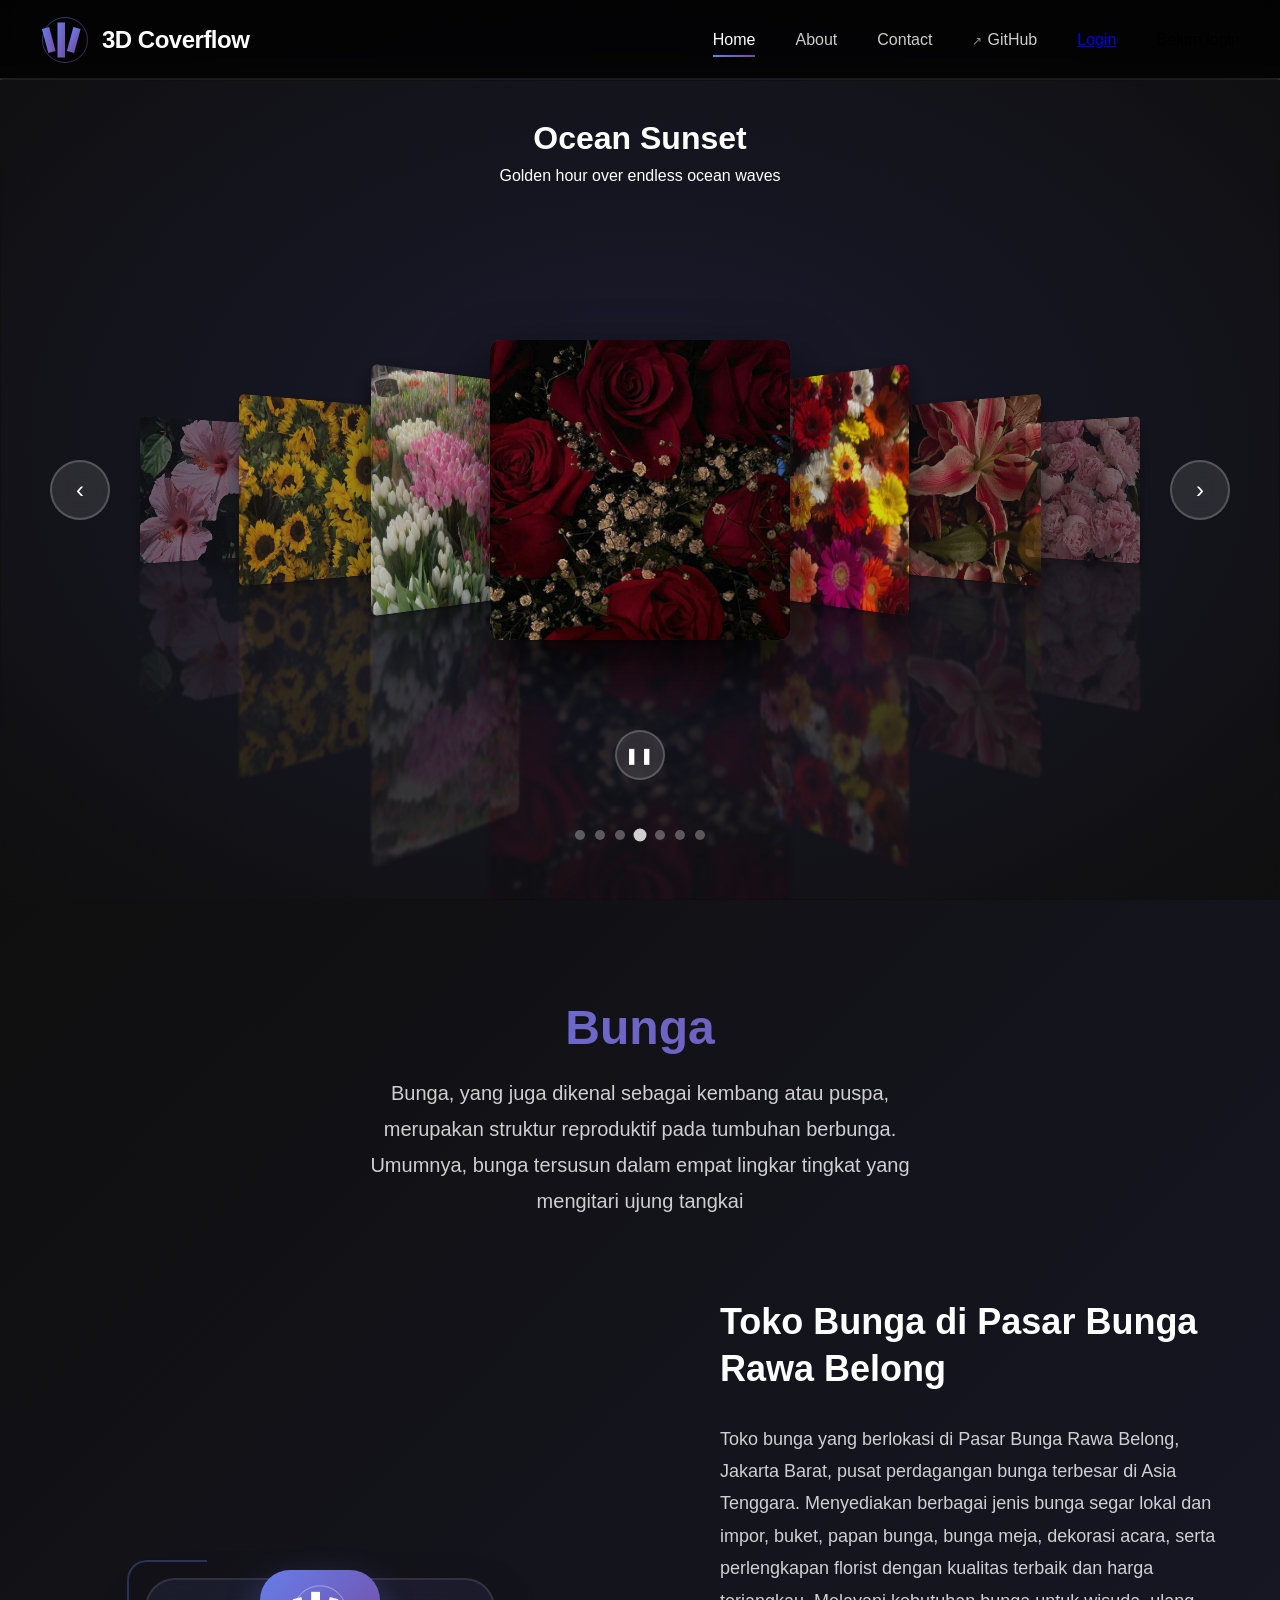
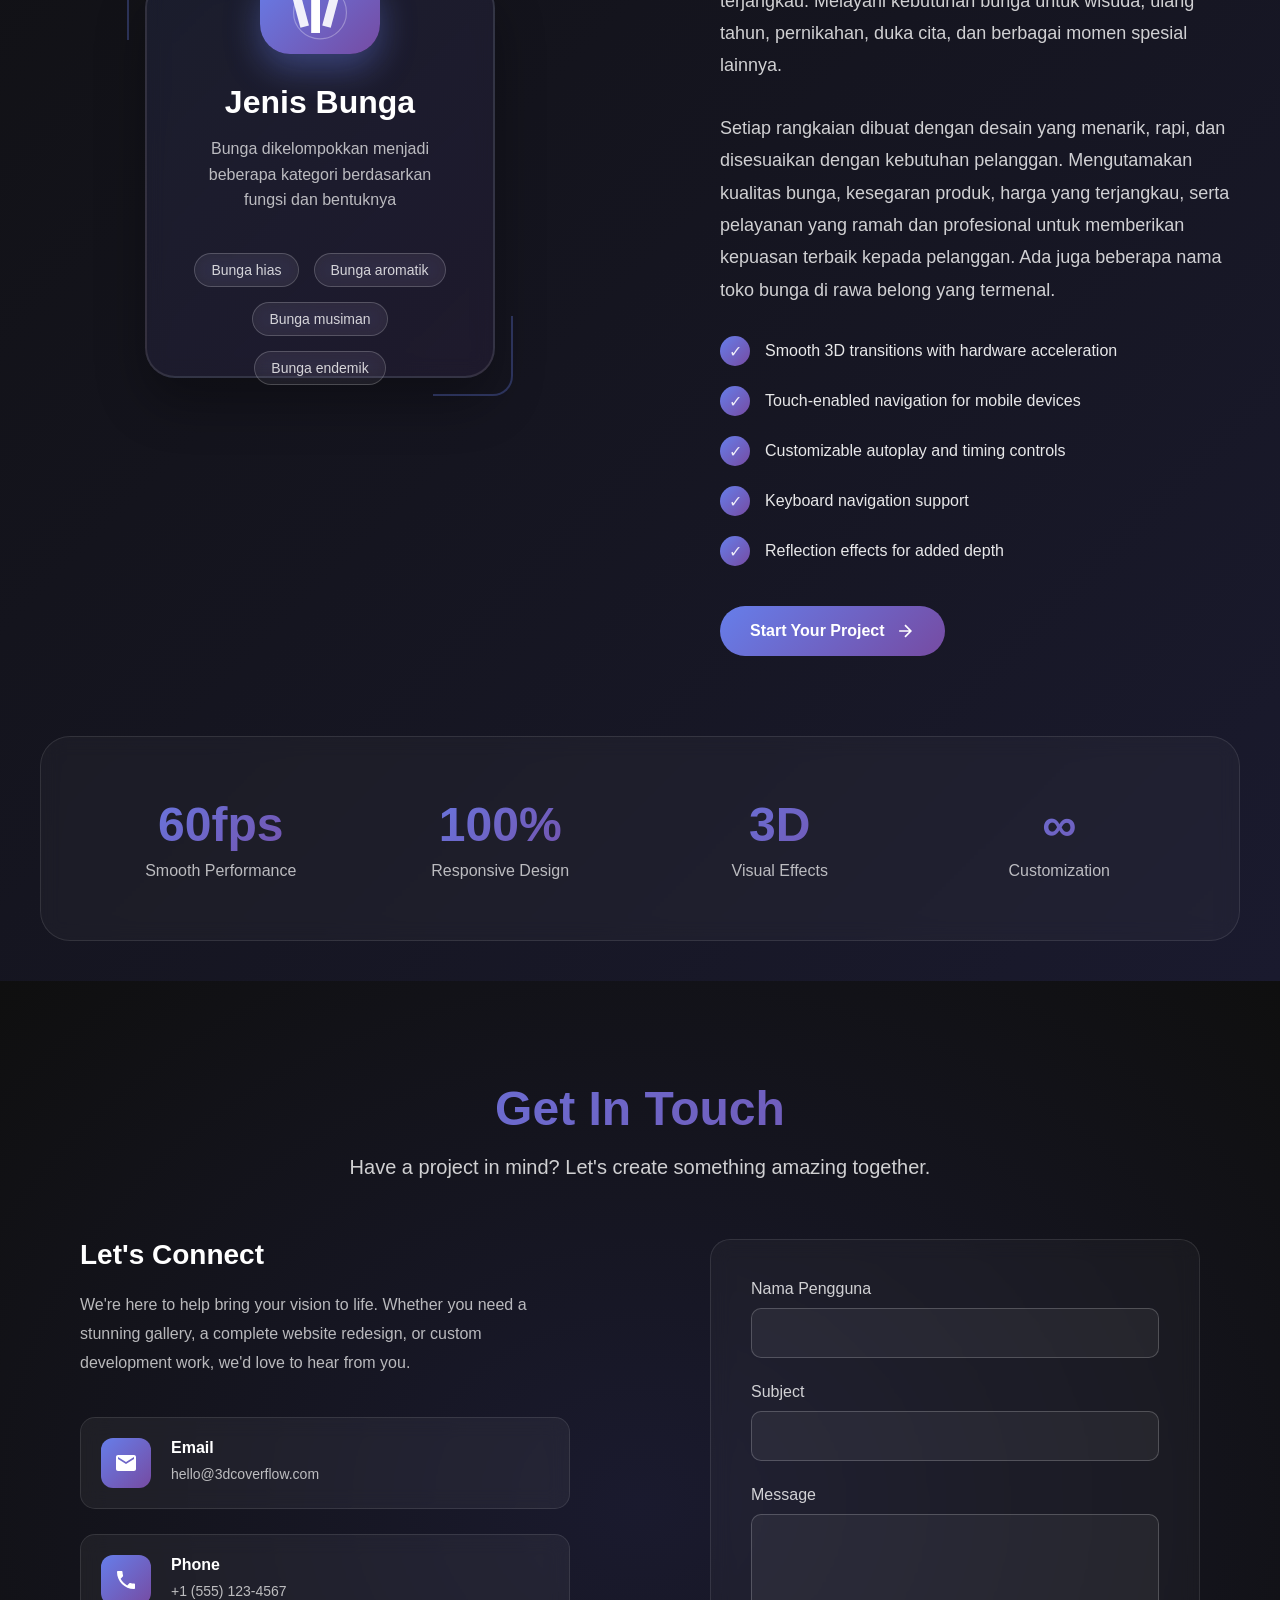
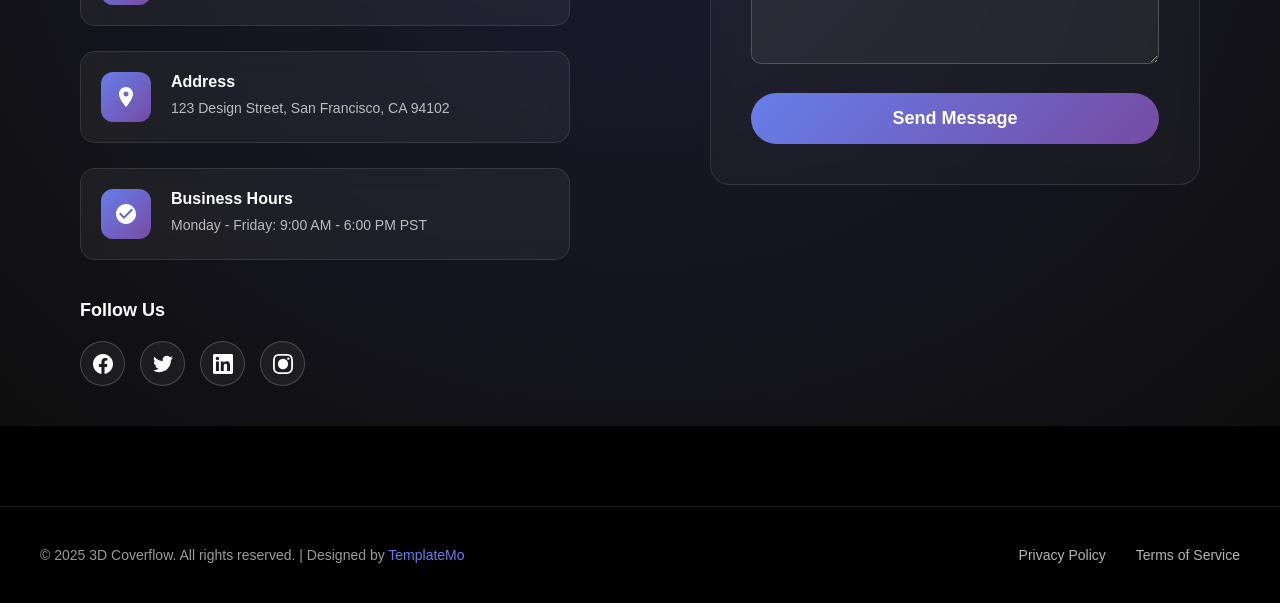
==== index.html @ 1b98ab4f "Update index.html" ====
<!DOCTYPE html>
<html lang="en">
<head>
    <meta charset="UTF-8">
    <meta name="viewport" content="width=device-width, initial-scale=1.0">
    <title>3D Coverflow - One Page Portfolio</title>
    <link href="templatemo-3d-coverflow.css" rel="stylesheet">
<!--

TemplateMo 595 3d coverflow

https://templatemo.com/tm-595-3d-coverflow

-->
</head>
<body>
    <!-- Header -->
    <header class="header" id="header">
        <a href="#home" class="logo-container">
            <div class="logo">
                <svg viewBox="0 0 100 100" xmlns="http://www.w3.org/2000/svg">
                    <defs>
                        <linearGradient id="grad1" x1="0%" y1="0%" x2="100%" y2="100%">
                            <stop offset="0%" style="stop-color:#667eea;stop-opacity:1" />
                            <stop offset="100%" style="stop-color:#764ba2;stop-opacity:1" />
                        </linearGradient>
                    </defs>
                    <rect x="10" y="25" width="15" height="50" fill="url(#grad1)" transform="rotate(-15 17.5 50)" />
                    <rect x="35" y="15" width="15" height="70" fill="url(#grad1)" />
                    <rect x="60" y="25" width="15" height="50" fill="url(#grad1)" transform="rotate(15 67.5 50)" />
                    <circle cx="50" cy="50" r="45" fill="none" stroke="url(#grad1)" stroke-width="2" opacity="0.5" />
                </svg>
            </div>
            <div class="logo-text">3D Coverflow</div>
        </a>
        
        <nav class="main-menu" id="mainMenu">
            <a href="#home" class="menu-item active">Home</a>
            <a href="#about" class="menu-item">About</a>
            <a href="#contact" class="menu-item">Contact</a>
            <a href="https://github.com" target="_blank" rel="noopener noreferrer" class="menu-item external">GitHub</a>
            <a href="login/index.html" class"nav.cta">Login</a>
            <p id="userInfo">Belum login</p>
        
        <div class="menu-toggle" id="menuToggle">
            <span></span>
            <span></span>
            <span></span>
        </div>
    </header>

    <!-- Home Section -->
    <section id="home" class="section">
        <div class="coverflow-wrapper">
            <div class="info">
                <h2 id="current-title">Pemandangan Pegunungan</h2>
                <p id="current-description">Puncak-puncak megah yang tertutup salju saat jam emas</p>
            </div>

            <div class="coverflow-container" tabindex="0">
                <div class="coverflow" id="coverflow">
                    <div class="coverflow-item" data-index="0">
                        <div class="cover image-loading">
                            <img src="images/bacc4034963353c50f8d6b4fb5c8cc6e.jpg" alt="Bunga Sepatu" loading="lazy">
                        </div>
                        <div class="reflection"></div>
                    </div>
                    <div class="coverflow-item" data-index="1">
                        <div class="cover image-loading">
                            <img src="images/f7988d1fdaf7d9cd8b3b63ecaeaa1445.jpg" alt="Bunga Matahari" loading="lazy">
                        </div>
                        <div class="reflection"></div>
                    </div>
                    <div class="coverflow-item" data-index="2">
                        <div class="cover image-loading">
                            <img src="images/31ef6599735b1d04f2db2580e1e24fb6.jpg" alt="Bunga Tulip" loading="lazy">
                        </div>
                        <div class="reflection"></div>
                    </div>
                    <div class="coverflow-item" data-index="3">
                        <div class="cover image-loading">
                            <img src="images/e651c9d00406ae76d11dcc467a37ed41.jpg" alt="Bunga Mawar" loading="lazy">
                        </div>
                        <div class="reflection"></div>
                    </div>
                    <div class="coverflow-item" data-index="4">
                        <div class="cover image-loading">
                            <img src="images/1fd5ccf935713ad472759528fdbbe115.jpg" alt="Bunga Garbera" loading="lazy">
                        </div>
                        <div class="reflection"></div>
                    </div>
                    <div class="coverflow-item" data-index="5">
                        <div class="cover image-loading">
                            <img src="images/830058554fac0bfdd6ef3191eee68131.jpg" alt="Bunga Lily" loading="lazy">
                        </div>
                        <div class="reflection"></div>
                    </div>
                    <div class="coverflow-item" data-index="6">
                        <div class="cover image-loading">
                            <img src="images/16395d140d2c061e52ab6b2d5a0b43c1.jpg" alt="Bunga Peony" loading="lazy">
                        </div>
                        <div class="reflection"></div>
                    </div>
                </div>

                <button class="nav-button prev" onclick="navigate(-1)">‹</button>
                <button class="nav-button next" onclick="navigate(1)">›</button>

                <div class="dots-container" id="dots"></div>
                
                <!-- Play/Pause Button -->
                <button class="play-pause-button" id="playPauseBtn" onclick="toggleAutoplay()">
                    <span class="play-icon">▶</span>
                    <span class="pause-icon" style="display: none;">❚❚</span>
                </button>
            </div>
        </div>
    </section>

    <!-- About Section -->
    <section id="about" class="section">
        <div class="about-content">
            <div class="about-header">
                <h2>Bunga</h2>
                <p>Bunga, yang juga dikenal sebagai kembang atau puspa, merupakan struktur reproduktif pada tumbuhan berbunga. Umumnya, bunga tersusun dalam empat lingkar tingkat yang mengitari ujung tangkai</p>
            </div>
            
            <div class="about-main">
                <div class="about-visual">
                    <div class="showcase-display">
                        <div class="showcase-main">
                            <div class="corner-decoration top-left"></div>
                            <div class="corner-decoration bottom-right"></div>
                            
                            <div class="showcase-logo">
                                <svg viewBox="0 0 100 100" xmlns="http://www.w3.org/2000/svg">
                                    <rect x="10" y="25" width="15" height="50" fill="white" transform="rotate(-15 17.5 50)" opacity="0.9" />
                                    <rect x="35" y="15" width="15" height="70" fill="white" />
                                    <rect x="60" y="25" width="15" height="50" fill="white" transform="rotate(15 67.5 50)" opacity="0.9" />
                                    <circle cx="50" cy="50" r="45" fill="none" stroke="white" stroke-width="2" opacity="0.3" />
                                </svg>
                            </div>
                            
                            <h3 class="showcase-title">Jenis Bunga</h3>
                            <p class="showcase-subtitle">Bunga dikelompokkan menjadi beberapa kategori berdasarkan fungsi dan bentuknya</p>
                            
                            <div class="showcase-badges">
                                <a href="https://developer.mozilla.org/en-US/docs/Web/HTML" target="_blank" rel="noopener noreferrer" class="badge">Bunga hias</a>
                                <a href="https://developer.mozilla.org/en-US/docs/Web/CSS" target="_blank" rel="noopener noreferrer" class="badge">Bunga aromatik</a>
                                <a href="https://developer.mozilla.org/en-US/docs/Web/JavaScript" target="_blank" rel="noopener noreferrer" class="badge">Bunga musiman</a>
                                <a href="https://developer.mozilla.org/en-US/docs/Learn/CSS/CSS_layout/Responsive_Design" target="_blank" rel="noopener noreferrer" class="badge">Bunga endemik</a>
                            </div>
                        </div>
                    </div>
                </div>
                
                <div class="about-info">
                    <h3>Toko Bunga di Pasar Bunga Rawa Belong</h3>
                    <p>Toko bunga yang berlokasi di Pasar Bunga Rawa Belong, Jakarta Barat, pusat perdagangan bunga terbesar di Asia Tenggara. Menyediakan berbagai jenis bunga segar lokal dan impor, buket, papan bunga, bunga meja, dekorasi acara, serta perlengkapan florist dengan kualitas terbaik dan harga terjangkau. Melayani kebutuhan bunga untuk wisuda, ulang tahun, pernikahan, duka cita, dan berbagai momen spesial lainnya.</p>
                    <p>Setiap rangkaian dibuat dengan desain yang menarik, rapi, dan disesuaikan dengan kebutuhan pelanggan. Mengutamakan kualitas bunga, kesegaran produk, harga yang terjangkau, serta pelayanan yang ramah dan profesional untuk memberikan kepuasan terbaik kepada pelanggan. Ada juga beberapa nama toko bunga di rawa belong yang termenal.</p>
                    
                    <ul class="feature-list">
                        <li>Smooth 3D transitions with hardware acceleration</li>
                        <li>Touch-enabled navigation for mobile devices</li>
                        <li>Customizable autoplay and timing controls</li>
                        <li>Keyboard navigation support</li>
                        <li>Reflection effects for added depth</li>
                    </ul>
                    
                    <a href="#contact" class="cta-button">
                        Start Your Project
                        <svg viewBox="0 0 24 24" fill="currentColor">
                            <path d="M5 12h14m-7-7l7 7-7 7" stroke="currentColor" stroke-width="2" fill="none"/>
                        </svg>
                    </a>
                </div>
            </div>
            
            <div class="stats-section">
                <div class="stat-item">
                    <div class="stat-number">60fps</div>
                    <div class="stat-label">Smooth Performance</div>
                </div>
                <div class="stat-item">
                    <div class="stat-number">100%</div>
                    <div class="stat-label">Responsive Design</div>
                </div>
                <div class="stat-item">
                    <div class="stat-number">3D</div>
                    <div class="stat-label">Visual Effects</div>
                </div>
                <div class="stat-item">
                    <div class="stat-number">∞</div>
                    <div class="stat-label">Customization</div>
                </div>
            </div>
        </div>
    </section>

    <!-- Contact Section -->
    <section id="contact" class="section">
        <div class="contact-content">
            <div class="contact-header">
                <h2>Get In Touch</h2>
                <p>Have a project in mind? Let's create something amazing together.</p>
            </div>
            
            <div class="contact-container">
                <div class="contact-info-section">
                    <h3>Let's Connect</h3>
                    <p>We're here to help bring your vision to life. Whether you need a stunning gallery, a complete website redesign, or custom development work, we'd love to hear from you.</p>
                    
                    <div class="contact-details">
                        <div class="contact-item">
                            <div class="contact-icon">
                                <svg viewBox="0 0 24 24">
                                    <path d="M20 4H4c-1.1 0-1.99.9-1.99 2L2 18c0 1.1.9 2 2 2h16c1.1 0 2-.9 2-2V6c0-1.1-.9-2-2-2zm0 4l-8 5-8-5V6l8 5 8-5v2z"/>
                                </svg>
                            </div>
                            <div class="contact-text">
                                <h4>Email</h4>
                                <p>hello@3dcoverflow.com</p>
                            </div>
                        </div>
                        
                        <div class="contact-item">
                            <div class="contact-icon">
                                <svg viewBox="0 0 24 24">
                                    <path d="M6.62 10.79c1.44 2.83 3.76 5.14 6.59 6.59l2.2-2.2c.27-.27.67-.36 1.02-.24 1.12.37 2.33.57 3.57.57.55 0 1 .45 1 1V20c0 .55-.45 1-1 1-9.39 0-17-7.61-17-17 0-.55.45-1 1-1h3.5c.55 0 1 .45 1 1 0 1.25.2 2.45.57 3.57.11.35.03.74-.25 1.02l-2.2 2.2z"/>
                                </svg>
                            </div>
                            <div class="contact-text">
                                <h4>Phone</h4>
                                <p>+1 (555) 123-4567</p>
                            </div>
                        </div>
                        
                        <div class="contact-item">
                            <div class="contact-icon">
                                <svg viewBox="0 0 24 24">
                                    <path d="M12 2C8.13 2 5 5.13 5 9c0 5.25 7 13 7 13s7-7.75 7-13c0-3.87-3.13-7-7-7zm0 9.5c-1.38 0-2.5-1.12-2.5-2.5s1.12-2.5 2.5-2.5 2.5 1.12 2.5 2.5-1.12 2.5-2.5 2.5z"/>
                                </svg>
                            </div>
                            <div class="contact-text">
                                <h4>Address</h4>
                                <p>123 Design Street, San Francisco, CA 94102</p>
                            </div>
                        </div>
                        
                        <div class="contact-item">
                            <div class="contact-icon">
                                <svg viewBox="0 0 24 24">
                                    <path d="M12 2C6.48 2 2 6.48 2 12s4.48 10 10 10 10-4.48 10-10S17.52 2 12 2zm-2 15l-5-5 1.41-1.41L10 14.17l7.59-7.59L19 8l-9 9z"/>
                                </svg>
                            </div>
                            <div class="contact-text">
                                <h4>Business Hours</h4>
                                <p>Monday - Friday: 9:00 AM - 6:00 PM PST</p>
                            </div>
                        </div>
                    </div>
                    
                    <div class="social-links">
                        <h4>Follow Us</h4>
                        <div class="social-buttons">
                            <a href="#" class="social-btn" title="Facebook">
                                <svg viewBox="0 0 24 24">
                                    <path d="M24 12.073c0-6.627-5.373-12-12-12s-12 5.373-12 12c0 5.99 4.388 10.954 10.125 11.854v-8.385H7.078v-3.47h3.047V9.43c0-3.007 1.792-4.669 4.533-4.669 1.312 0 2.686.235 2.686.235v2.953H15.83c-1.491 0-1.956.925-1.956 1.874v2.25h3.328l-.532 3.47h-2.796v8.385C19.612 23.027 24 18.062 24 12.073z"/>
                                </svg>
                            </a>
                            <a href="#" class="social-btn" title="Twitter">
                                <svg viewBox="0 0 24 24">
                                    <path d="M23.953 4.57a10 10 0 01-2.825.775 4.958 4.958 0 002.163-2.723c-.951.555-2.005.959-3.127 1.184a4.92 4.92 0 00-8.384 4.482C7.69 8.095 4.067 6.13 1.64 3.162a4.822 4.822 0 00-.666 2.475c0 1.71.87 3.213 2.188 4.096a4.904 4.904 0 01-2.228-.616v.06a4.923 4.923 0 003.946 4.827 4.996 4.996 0 01-2.212.085 4.936 4.936 0 004.604 3.417 9.867 9.867 0 01-6.102 2.105c-.39 0-.779-.023-1.17-.067a13.995 13.995 0 007.557 2.209c9.053 0 13.998-7.496 13.998-13.985 0-.21 0-.42-.015-.63A9.935 9.935 0 0024 4.59z"/>
                                </svg>
                            </a>
                            <a href="#" class="social-btn" title="LinkedIn">
                                <svg viewBox="0 0 24 24">
                                    <path d="M20.447 20.452h-3.554v-5.569c0-1.328-.027-3.037-1.852-3.037-1.853 0-2.136 1.445-2.136 2.939v5.667H9.351V9h3.414v1.561h.046c.477-.9 1.637-1.85 3.37-1.85 3.601 0 4.267 2.37 4.267 5.455v6.286zM5.337 7.433c-1.144 0-2.063-.926-2.063-2.065 0-1.138.92-2.063 2.063-2.063 1.14 0 2.064.925 2.064 2.063 0 1.139-.925 2.065-2.064 2.065zm1.782 13.019H3.555V9h3.564v11.452zM22.225 0H1.771C.792 0 0 .774 0 1.729v20.542C0 23.227.792 24 1.771 24h20.451C23.2 24 24 23.227 24 22.271V1.729C24 .774 23.2 0 22.222 0h.003z"/>
                                </svg>
                            </a>
                            <a href="#" class="social-btn" title="Instagram">
                                <svg viewBox="0 0 24 24">
                                    <path d="M12 2.163c3.204 0 3.584.012 4.85.07 3.252.148 4.771 1.691 4.919 4.919.058 1.265.069 1.645.069 4.849 0 3.205-.012 3.584-.069 4.849-.149 3.225-1.664 4.771-4.919 4.919-1.266.058-1.644.07-4.85.07-3.204 0-3.584-.012-4.849-.07-3.26-.149-4.771-1.699-4.919-4.92-.058-1.265-.07-1.644-.07-4.849 0-3.204.013-3.583.07-4.849.149-3.227 1.664-4.771 4.919-4.919 1.266-.057 1.645-.069 4.849-.069zm0-2.163c-3.259 0-3.667.014-4.947.072-4.358.2-6.78 2.618-6.98 6.98-.059 1.281-.073 1.689-.073 4.948 0 3.259.014 3.668.072 4.948.2 4.358 2.618 6.78 6.98 6.98 1.281.058 1.689.072 4.948.072 3.259 0 3.668-.014 4.948-.072 4.354-.2 6.782-2.618 6.979-6.98.059-1.28.073-1.689.073-4.948 0-3.259-.014-3.667-.072-4.947-.196-4.354-2.617-6.78-6.979-6.98-1.281-.059-1.69-.073-4.949-.073zM5.838 12a6.162 6.162 0 1112.324 0 6.162 6.162 0 01-12.324 0zM12 16a4 4 0 110-8 4 4 0 010 8zm4.965-10.405a1.44 1.44 0 112.881.001 1.44 1.44 0 01-2.881-.001z"/>
                                </svg>
                            </a>
                        </div>
                    </div>
                </div>
                
                <div class="contact-form-section">
                    <form class="contact-form" onsubmit="handleSubmit(event)">
                        <div class="form-group">
                            <label for="username">Nama Pengguna</label>
                            <input type="text" id="name" name="name" required>
                        </div>
                        <div class="form-group">
                            <label for="subject">Subject</label>
                            <input type="text" id="subject" name="subject" required>
                        </div>
                        <div class="form-group">
                            <label for="message">Message</label>
                            <textarea id="message" name="message" required></textarea>
                        </div>
                        <button type="submit" class="submit-btn">Send Message</button>
                    </form>
                </div>
            </div>
        </div>
    </section>

    <!-- Footer -->
    <footer class="footer">
        <div class="footer-content">
            <div class="footer-copyright">
                © 2025 3D Coverflow. All rights reserved. | Designed by <a href="https://templatemo.com" target="_blank" rel="noopener noreferrer">TemplateMo</a>
            </div>
            <div class="footer-links">
                <a href="#privacy" onclick="event.preventDefault(); alert('Privacy Policy page would go here');">Privacy Policy</a>
                <a href="#terms" onclick="event.preventDefault(); alert('Terms of Service page would go here');">Terms of Service</a>
            </div>
        </div>
    </footer>

    <!-- Scroll to top button -->
    <div class="scroll-to-top" id="scrollToTop">
        <span>↑</span>
    </div>

<script src="templatemo-3d-coverflow-scripts.js"></script>
</body>
</html>
---- templatemo-3d-coverflow.css ----
/*

TemplateMo 595 3d coverflow

https://templatemo.com/tm-595-3d-coverflow

*/

@charset "utf-8";
/* CSS Document */

 * {
            margin: 0;
            padding: 0;
            box-sizing: border-box;
        }

        html {
            scroll-behavior: smooth;
        }

        body {
            font-family: -apple-system, BlinkMacSystemFont, 'Segoe UI', Roboto, Helvetica, Arial, sans-serif;
            overflow-x: hidden;
            position: relative;
            background: #000;
        }

        /* Sections */
        .section {
            min-height: 100vh;
            position: relative;
            display: flex;
            align-items: center;
            justify-content: center;
        }

        #home {
            background: radial-gradient(ellipse at center, #1a1a2e 0%, #0f0f0f 100%);
        }

        #about {
            background: linear-gradient(135deg, #0f0f0f 0%, #1a1a2e 100%);
        }

        #contact {
            background: radial-gradient(ellipse at center, #1a1a2e 0%, #0f0f0f 100%);
        }

        /* Header Styles */
        .header {
            position: fixed;
            top: 0;
            left: 0;
            right: 0;
            height: 80px;
            background: rgba(0, 0, 0, 0.8);
            backdrop-filter: blur(10px);
            border-bottom: 1px solid rgba(255, 255, 255, 0.1);
            z-index: 1000;
            display: flex;
            align-items: center;
            justify-content: space-between;
            padding: 0 40px;
            transition: all 0.3s ease;
        }

        .header.scrolled {
            background: rgba(0, 0, 0, 0.95);
            height: 70px;
        }

        .logo-container {
            display: flex;
            align-items: center;
            gap: 12px;
            text-decoration: none;
            cursor: pointer;
            transition: transform 0.3s ease;
        }

        .logo-container:hover {
            transform: translateY(-2px);
        }

        .logo {
            width: 50px;
            height: 50px;
            display: flex;
            align-items: center;
            justify-content: center;
        }

        .logo svg {
            width: 100%;
            height: 100%;
        }

        .logo-text {
            color: white;
            font-size: 24px;
            font-weight: 600;
            letter-spacing: -0.5px;
        }

        .main-menu {
            display: flex;
            align-items: center;
            gap: 40px;
        }

        .menu-item {
            color: rgba(255, 255, 255, 0.8);
            text-decoration: none;
            font-size: 16px;
            font-weight: 500;
            transition: all 0.3s ease;
            position: relative;
            padding: 8px 0;
        }

        .menu-item:hover {
            color: white;
            transform: translateY(-2px);
        }

        .menu-item::after {
            content: '';
            position: absolute;
            bottom: 0;
            left: 0;
            width: 0;
            height: 2px;
            background: linear-gradient(90deg, #667eea, #764ba2);
            transition: width 0.3s ease;
        }

        .menu-item:hover::after {
            width: 100%;
        }

        .menu-item.active {
            color: white;
        }

        .menu-item.active::after {
            width: 100%;
        }

        .menu-item.external::before {
            content: '↗';
            margin-right: 5px;
            font-size: 12px;
            opacity: 0.7;
        }

        /* Mobile menu toggle */
        .menu-toggle {
            display: none;
            flex-direction: column;
            cursor: pointer;
            padding: 4px;
        }

        .menu-toggle span {
            width: 25px;
            height: 3px;
            background: white;
            margin: 3px 0;
            transition: 0.3s;
            border-radius: 2px;
        }

        /* Home Section with Coverflow */
        .coverflow-wrapper {
            width: 100%;

            height: 100vh;
            display: flex;
            align-items: center;
            justify-content: center;
            padding-top: 80px;
        }

        .coverflow-container {
            width: 100%;
            height: 100%;
            display: flex;
            align-items: center;
            justify-content: center;
            perspective: 1200px;
            position: relative;
        }

        .coverflow {
            display: flex;
            align-items: center;
            justify-content: center;
            transform-style: preserve-3d;
            position: relative;
            width: 100%;
            height: 400px;
        }

        .coverflow-item {
            position: absolute;
            width: 300px;
            height: 300px;
            transition: all 0.6s cubic-bezier(0.68, -0.55, 0.265, 1.55);
            cursor: pointer;
            user-select: none;
        }

        .coverflow-item .cover {
            width: 100%;
            height: 100%;
            border-radius: 10px;
            box-shadow: 0 20px 40px rgba(0, 0, 0, 0.8);
            position: relative;
            overflow: hidden;
            transform-style: preserve-3d;
            background: #333;
        }

        .coverflow-item .cover img {
            width: 100%;
            height: 100%;
            object-fit: cover;
            border-radius: 10px;
        }

        /* Reflection */
        .coverflow-item .reflection {
            position: absolute;
            top: 100%;
            left: 0;
            width: 100%;
            height: 100%;
            border-radius: 10px;
            transform: scaleY(-1);
            opacity: 0.2;
            filter: blur(2px);
            background: linear-gradient(to bottom, 
                rgba(0, 0, 0, 0) 0%, 
                rgba(0, 0, 0, 0.8) 50%, 
                rgba(0, 0, 0, 1) 100%);
            overflow: hidden;
        }

        /* Active item (center) */
        .coverflow-item.active {
            z-index: 100;
            transform: translateX(0) translateZ(0) rotateY(0deg);
        }

        .coverflow-item.active .cover {
            box-shadow: 0 30px 60px rgba(0, 0, 0, 0.9);
        }

        /* Navigation */
        .nav-button {
            position: absolute;
            top: 50%;
            transform: translateY(-50%);
            background: rgba(255, 255, 255, 0.1);
            border: 2px solid rgba(255, 255, 255, 0.2);
            color: white;
            width: 60px;
            height: 60px;
            border-radius: 50%;
            cursor: pointer;
            font-size: 24px;
            display: flex;
            align-items: center;
            justify-content: center;
            transition: all 0.3s ease;
            backdrop-filter: blur(10px);
            z-index: 200;
        }

        .nav-button:hover {
            background: rgba(255, 255, 255, 0.2);
            transform: translateY(-50%) scale(1.1);
        }

        .nav-button.prev {
            left: 50px;
        }

        .nav-button.next {
            right: 50px;
        }

        /* Dots indicator */
        .dots-container {
            position: absolute;
            bottom: 60px;
            left: 50%;
            transform: translateX(-50%);
            display: flex;
            gap: 10px;
            z-index: 200;
        }

        .dot {
            width: 10px;
            height: 10px;
            border-radius: 50%;
            background: rgba(255, 255, 255, 0.3);
            cursor: pointer;
            transition: all 0.3s ease;
        }

        .dot.active {
            background: rgba(255, 255, 255, 0.8);
            transform: scale(1.3);
        }

        /* Info display */
        .info {
            position: absolute;
            top: 120px;
            left: 50%;
            transform: translateX(-50%);
            color: white;
            text-align: center;
            z-index: 200;
        }

        .info h2 {
            font-size: 32px;
            margin-bottom: 10px;
            opacity: 0;
            animation: fadeIn 0.6s forwards;
        }

        .info p {
            font-size: 16px;
            opacity: 0.7;
        }

        @keyframes fadeIn {
            to {
                opacity: 1;
            }
        }

        /* Play/Pause Button */
        .play-pause-button {
            position: absolute;
            bottom: 120px;
            left: 50%;
            transform: translateX(-50%);
            background: rgba(255, 255, 255, 0.1);
            border: 2px solid rgba(255, 255, 255, 0.2);
            color: white;
            width: 50px;
            height: 50px;
            border-radius: 50%;
            cursor: pointer;
            font-size: 20px;
            display: flex;
            align-items: center;
            justify-content: center;
            transition: all 0.3s ease;
            backdrop-filter: blur(10px);
            z-index: 200;
        }

        .play-pause-button:hover {
            background: rgba(255, 255, 255, 0.2);
            transform: translateX(-50%) scale(1.1);
        }

        .play-pause-button .pause-icon {
            font-size: 16px;
            letter-spacing: 2px;
        }

        /* About Section */
        .about-content {
            max-width: 1400px;
            margin: 0 auto;
            padding: 40px;
            color: white;
        }

        .about-header {
            text-align: center;
            margin-bottom: 80px;
        }

        .about-header h2 {
            font-size: 48px;
			margin-top: 60px;
            margin-bottom: 20px;
            background: linear-gradient(135deg, #667eea 0%, #764ba2 100%);
            -webkit-background-clip: text;
            -webkit-text-fill-color: transparent;
            background-clip: text;
        }

        .about-header p {
            font-size: 20px;
            color: rgba(255, 255, 255, 0.8);
            max-width: 600px;
            margin: 0 auto;
            line-height: 1.8;
        }

        .about-main {
            display: grid;
            grid-template-columns: 1fr 1fr;
            gap: 80px;
            align-items: center;
            margin-bottom: 80px;
        }

        .about-visual {
            position: relative;
            height: 600px;
            display: flex;
            align-items: center;
            justify-content: center;
        }

        .showcase-display {
            position: relative;
            width: 100%;
            max-width: 500px;
            height: 500px;
            display: flex;
            align-items: center;
            justify-content: center;
        }

        .showcase-main {
            position: relative;
            width: 350px;
            height: 400px;
            background: linear-gradient(135deg, rgba(102, 126, 234, 0.1) 0%, rgba(118, 75, 162, 0.1) 100%);
            border-radius: 30px;
            border: 2px solid rgba(255, 255, 255, 0.1);
            padding: 40px;
            display: flex;
            flex-direction: column;
            align-items: center;
            justify-content: center;
            backdrop-filter: blur(10px);
            box-shadow: 0 25px 50px rgba(0, 0, 0, 0.3);
        }

        .showcase-logo {
            width: 120px;
            height: 120px;
            background: linear-gradient(135deg, #667eea 0%, #764ba2 100%);
            border-radius: 30px;
            display: flex;
            align-items: center;
            justify-content: center;
            margin-bottom: 30px;
            box-shadow: 0 15px 35px rgba(102, 126, 234, 0.4);
        }

        .showcase-logo svg {
            width: 70%;
            height: 70%;
        }

        .showcase-title {
            font-size: 32px;
            font-weight: 700;
            color: white;
            margin-bottom: 15px;
            text-align: center;
        }

        .showcase-subtitle {
            font-size: 16px;
            color: rgba(255, 255, 255, 0.7);
            text-align: center;
            margin-bottom: 40px;
            line-height: 1.6;
        }

        .showcase-badges {
            display: flex;
            gap: 15px;
            flex-wrap: wrap;
            justify-content: center;
        }

        .badge {
            background: rgba(255, 255, 255, 0.05);
            border: 1px solid rgba(255, 255, 255, 0.2);
            border-radius: 20px;
            padding: 8px 16px;
            font-size: 14px;
            color: rgba(255, 255, 255, 0.8);
            backdrop-filter: blur(10px);
            transition: all 0.3s ease;
            cursor: pointer;
            text-decoration: none;
            display: inline-block;
        }

        .badge:hover {
            background: linear-gradient(135deg, #667eea 0%, #764ba2 100%);
            border-color: transparent;
            color: white;
            transform: translateY(-2px);
            box-shadow: 0 5px 15px rgba(102, 126, 234, 0.3);
        }

        .badge:active {
            transform: translateY(0);
            box-shadow: 0 2px 8px rgba(102, 126, 234, 0.3);
        }

        /* Decorative corner elements */
        .corner-decoration {
            position: absolute;
            width: 80px;
            height: 80px;
            border: 2px solid rgba(102, 126, 234, 0.3);
        }

        .corner-decoration.top-left {
            top: -20px;
            left: -20px;
            border-right: none;
            border-bottom: none;
            border-radius: 20px 0 0 0;
        }

        .corner-decoration.bottom-right {
            bottom: -20px;
            right: -20px;
            border-left: none;
            border-top: none;
            border-radius: 0 0 20px 0;
        }

        .about-info {
            padding-left: 40px;
        }

        .about-info h3 {
            font-size: 36px;
            margin-bottom: 30px;
            line-height: 1.3;
        }

        .about-info p {
            font-size: 18px;
            color: rgba(255, 255, 255, 0.8);
            line-height: 1.8;
            margin-bottom: 30px;
        }

        .feature-list {
            list-style: none;
            margin-bottom: 40px;
        }

        .feature-list li {
            display: flex;
            align-items: center;
            gap: 15px;
            margin-bottom: 20px;
            font-size: 16px;
            color: rgba(255, 255, 255, 0.9);
        }

        .feature-list li::before {
            content: '✓';
            display: flex;
            align-items: center;
            justify-content: center;
            width: 30px;
            height: 30px;
            background: linear-gradient(135deg, #667eea 0%, #764ba2 100%);
            border-radius: 50%;
            flex-shrink: 0;
        }

        .cta-button {
            display: inline-flex;
            align-items: center;
            gap: 10px;
            background: linear-gradient(135deg, #667eea 0%, #764ba2 100%);
            color: white;
            text-decoration: none;
            padding: 15px 30px;
            border-radius: 30px;
            font-weight: 600;
            transition: all 0.3s ease;
        }

        .cta-button:hover {
            transform: translateY(-2px);
            box-shadow: 0 10px 30px rgba(102, 126, 234, 0.5);
        }

        .cta-button svg {
            width: 20px;
            height: 20px;
            transition: transform 0.3s ease;
        }

        .cta-button:hover svg {
            transform: translateX(5px);
        }

        .stats-section {
            display: grid;
            grid-template-columns: repeat(4, 1fr);
            gap: 40px;
            padding: 60px;
            background: rgba(255, 255, 255, 0.03);
            backdrop-filter: blur(10px);
            border-radius: 30px;
            border: 1px solid rgba(255, 255, 255, 0.1);
        }

        .stat-item {
            text-align: center;
        }

        .stat-number {
            font-size: 48px;
            font-weight: 700;
            background: linear-gradient(135deg, #667eea 0%, #764ba2 100%);
            -webkit-background-clip: text;
            -webkit-text-fill-color: transparent;
            background-clip: text;
            margin-bottom: 10px;
        }

        .stat-label {
            font-size: 16px;
            color: rgba(255, 255, 255, 0.7);
        }

        /* Contact Section */
        .contact-content {
            max-width: 1200px;
            margin: 0 auto;
            padding: 40px;
            color: white;
        }

        .contact-header {
            text-align: center;
			margin-top: 60px;
            margin-bottom: 60px;
        }

        .contact-header h2 {
            font-size: 48px;
            margin-bottom: 20px;
            background: linear-gradient(135deg, #667eea 0%, #764ba2 100%);
            -webkit-background-clip: text;
            -webkit-text-fill-color: transparent;
            background-clip: text;
        }

        .contact-header p {
            font-size: 20px;
            color: rgba(255, 255, 255, 0.8);
            max-width: 600px;
            margin: 0 auto;
        }

        .contact-container {
            display: grid;
            grid-template-columns: 1fr 1fr;
            gap: 60px;
            align-items: start;
        }

        .contact-info-section {
            padding-right: 40px;
        }

        .contact-info-section h3 {
            font-size: 28px;
            margin-bottom: 20px;
            color: white;
        }

        .contact-info-section p {
            font-size: 16px;
            color: rgba(255, 255, 255, 0.7);
            line-height: 1.8;
            margin-bottom: 40px;
        }

        .contact-details {
            display: flex;
            flex-direction: column;
            gap: 25px;
        }

        .contact-item {
            display: flex;
            align-items: center;
            gap: 20px;
            padding: 20px;
            background: rgba(255, 255, 255, 0.05);
            backdrop-filter: blur(10px);
            border: 1px solid rgba(255, 255, 255, 0.1);
            border-radius: 15px;
            transition: all 0.3s ease;
        }

        .contact-item:hover {
            background: rgba(255, 255, 255, 0.08);
            transform: translateX(5px);
            box-shadow: 0 10px 30px rgba(102, 126, 234, 0.2);
        }

        .contact-icon {
            width: 50px;
            height: 50px;
            background: linear-gradient(135deg, #667eea 0%, #764ba2 100%);
            border-radius: 12px;
            display: flex;
            align-items: center;
            justify-content: center;
            flex-shrink: 0;
        }

        .contact-icon svg {
            width: 24px;
            height: 24px;
            fill: white;
        }

        .contact-text {
            flex: 1;
        }

        .contact-text h4 {
            font-size: 16px;
            color: white;
            margin-bottom: 5px;
        }

        .contact-text p {
            font-size: 14px;
            color: rgba(255, 255, 255, 0.7);
            margin: 0;
        }

        .social-links {
            margin-top: 40px;
        }

        .social-links h4 {
            font-size: 18px;
            margin-bottom: 20px;
            color: white;
        }

        .social-buttons {
            display: flex;
            gap: 15px;
        }

        .social-btn {
            width: 45px;
            height: 45px;
            background: rgba(255, 255, 255, 0.05);
            border: 1px solid rgba(255, 255, 255, 0.2);
            border-radius: 50%;
            display: flex;
            align-items: center;
            justify-content: center;
            transition: all 0.3s ease;
            cursor: pointer;
        }

        .social-btn:hover {
            background: linear-gradient(135deg, #667eea 0%, #764ba2 100%);
            border-color: transparent;
            transform: translateY(-3px);
            box-shadow: 0 10px 20px rgba(102, 126, 234, 0.4);
        }

        .social-btn svg {
            width: 20px;
            height: 20px;
            fill: white;
        }

        .contact-form-section {
            padding-left: 40px;
        }

        .contact-form {
            background: rgba(255, 255, 255, 0.03);
            backdrop-filter: blur(10px);
            border: 1px solid rgba(255, 255, 255, 0.1);
            border-radius: 20px;
            padding: 40px;
        }

        .form-group {
            margin-bottom: 25px;
        }

        .form-group label {
            display: block;
            margin-bottom: 10px;
            color: rgba(255, 255, 255, 0.8);
            font-weight: 500;
        }

        .form-group input,
        .form-group textarea {
            width: 100%;
            padding: 15px;
            background: rgba(255, 255, 255, 0.05);
            border: 1px solid rgba(255, 255, 255, 0.2);
            border-radius: 10px;
            color: white;
            font-size: 16px;
            font-family: inherit;
            transition: all 0.3s ease;
        }

        .form-group input:focus,
        .form-group textarea:focus {
            outline: none;
            border-color: #667eea;
            background: rgba(255, 255, 255, 0.08);
        }

        .form-group textarea {
            resize: vertical;
            min-height: 150px;
            line-height: 1.5;
        }

        .submit-btn {
            background: linear-gradient(135deg, #667eea 0%, #764ba2 100%);
            color: white;
            border: none;
            padding: 15px 40px;
            font-size: 18px;
            font-weight: 600;
            border-radius: 30px;
            cursor: pointer;
            transition: all 0.3s ease;
            width: 100%;
        }

        .submit-btn:hover {
            transform: translateY(-2px);
            box-shadow: 0 10px 30px rgba(102, 126, 234, 0.5);
        }

        /* Smooth image loading */
        .image-loading {
            background: linear-gradient(45deg, #333, #555);
            position: relative;
        }

        .image-loading::after {
            content: '📷';
            position: absolute;
            top: 50%;
            left: 50%;
            transform: translate(-50%, -50%);
            font-size: 48px;
            opacity: 0.5;
        }

        /* Footer Styles */
        .footer {
            background: rgba(0, 0, 0, 0.95);
            border-top: 1px solid rgba(255, 255, 255, 0.1);
            padding: 40px 20px;
            margin-top: 80px;
        }

        .footer-content {
            max-width: 1200px;
            margin: 0 auto;
            display: flex;
            justify-content: space-between;
            align-items: center;
            flex-wrap: wrap;
            gap: 30px;
        }

        .footer-copyright {
            color: rgba(255, 255, 255, 0.6);
            font-size: 14px;
        }

        .footer-copyright a {
            color: #667eea;
            text-decoration: none;
            transition: color 0.3s ease;
        }

        .footer-copyright a:hover {
            color: #764ba2;
        }

        .footer-links {
            display: flex;
            gap: 30px;
            align-items: center;
        }

        .footer-links a {
            color: rgba(255, 255, 255, 0.7);
            text-decoration: none;
            font-size: 14px;
            transition: color 0.3s ease;
        }

        .footer-links a:hover {
            color: white;
        }

        /* Scroll to top button */
        .scroll-to-top {
            position: fixed;
            bottom: 30px;
            right: 30px;
            width: 50px;
            height: 50px;
            background: linear-gradient(135deg, #667eea 0%, #764ba2 100%);
            border-radius: 50%;
            display: flex;
            align-items: center;
            justify-content: center;
            color: white;
            font-size: 20px;
            cursor: pointer;
            opacity: 0;
            transform: translateY(100px);
            transition: all 0.3s ease;
            z-index: 999;
        }

        .scroll-to-top.visible {
            opacity: 1;
            transform: translateY(0);
        }

        .scroll-to-top:hover {
            transform: translateY(-5px);
            box-shadow: 0 10px 30px rgba(102, 126, 234, 0.5);
        }

        /* Mobile Responsive */
        @media (max-width: 1024px) {
            .about-main {
                grid-template-columns: 1fr;
                gap: 60px;
            }

            .about-visual {
                height: 400px;
            }

            .about-info {
                padding-left: 0;
                text-align: center;
            }

            .feature-list {
                text-align: left;
                max-width: 500px;
                margin: 0 auto 40px;
            }

            .stats-section {
                grid-template-columns: repeat(2, 1fr);
                gap: 30px;
                padding: 40px;
            }

            /* Contact section responsive */
            .contact-container {
                grid-template-columns: 1fr;
                gap: 50px;
            }

            .contact-info-section {
                padding-right: 0;
            }

            .contact-form-section {
                padding-left: 0;
            }
        }

        @media (max-width: 768px) {
            .header {
                padding: 0 20px;
            }

            .main-menu {
                display: none;
                position: absolute;
                top: 100%;
                left: 0;
                right: 0;
                background: rgba(0, 0, 0, 0.95);
                backdrop-filter: blur(10px);
                flex-direction: column;
                padding: 20px;
                gap: 20px;
                border-bottom: 1px solid rgba(255, 255, 255, 0.1);
            }

            .main-menu.active {
                display: flex;
            }

            .menu-toggle {
                display: flex;
            }

            .menu-toggle.active span:nth-child(1) {
                transform: rotate(-45deg) translate(-5px, 6px);
            }

            .menu-toggle.active span:nth-child(2) {
                opacity: 0;
            }

            .menu-toggle.active span:nth-child(3) {
                transform: rotate(45deg) translate(-5px, -6px);
            }

            .coverflow-item {
                width: 200px;
                height: 200px;
            }

            .nav-button {
                width: 40px;
                height: 40px;
                font-size: 18px;
            }

            .nav-button.prev {
                left: 20px;
            }

            .nav-button.next {
                right: 20px;
            }

            .info h2 {
                font-size: 24px;
            }

            .info p {
                font-size: 14px;
            }

            .logo-text {
                font-size: 20px;
            }

            .about-header h2 {
                font-size: 36px;
            }

            .about-info h3 {
                font-size: 28px;
            }

            .about-visual {
                height: 400px;
            }

            .showcase-display {
                max-width: 350px;
                height: 400px;
            }

            .showcase-main {
                width: 100%;
                height: 350px;
                padding: 30px;
            }

            .showcase-logo {
                width: 100px;
                height: 100px;
                margin-bottom: 20px;
            }

            .showcase-title {
                font-size: 28px;
            }

            .showcase-subtitle {
                font-size: 14px;
                margin-bottom: 30px;
            }

            .corner-decoration {
                display: none;
            }

            .stat-number {
                font-size: 36px;
            }

            .contact-content h2 {
                font-size: 36px;
            }

            .footer-content {
                flex-direction: column;
                text-align: center;
                gap: 20px;
            }

            .footer-links {
                gap: 20px;
            }
        }

        @media (max-width: 480px) {
            .header {
                height: 70px;
                padding: 0 15px;
            }

            .header.scrolled {
                height: 60px;
            }

            .logo {
                width: 40px;
                height: 40px;
            }

            .logo-text {
                font-size: 18px;
            }

            .coverflow-item {
                width: 180px;
                height: 180px;
            }

            .about-content,
            .contact-content {
                padding: 20px;
            }

            /* Additional contact section mobile optimization for small screens */
            .contact-container {
                gap: 30px;
            }

            .contact-header {
                margin-bottom: 40px;
            }

            .contact-header h2 {
                font-size: 32px;
                margin-bottom: 15px;
            }

            .contact-header p {
                font-size: 16px;
                padding: 0 10px;
            }

            .contact-info-section {
                margin-bottom: 20px;
            }

            .contact-info-section h3 {
                font-size: 22px;
                margin-bottom: 15px;
            }

            .contact-info-section > p {
                font-size: 14px;
                padding: 0 10px;
                margin-bottom: 30px;
            }

            .contact-details {
                gap: 15px;
            }

            .contact-item {
                padding: 15px;
                gap: 12px;
            }

            .contact-icon {
                width: 40px;
                height: 40px;
            }

            .contact-icon svg {
                width: 20px;
                height: 20px;
            }

            .contact-text h4 {
                font-size: 14px;
            }

            .contact-text p {
                font-size: 12px;
                word-break: break-word;
            }

            .social-links {
                margin-top: 30px;
            }

            .social-links h4 {
                font-size: 16px;
                margin-bottom: 15px;
            }

            .social-buttons {
                gap: 10px;
            }

            .social-btn {
                width: 40px;
                height: 40px;
            }

            .social-btn svg {
                width: 18px;
                height: 18px;
            }

            .contact-form {
                padding: 20px 15px;
                border-radius: 15px;
            }

            .form-group {
                margin-bottom: 20px;
            }

            .form-group label {
                font-size: 14px;
                margin-bottom: 8px;
            }

            .form-group input,
            .form-group textarea {
                padding: 12px;
                font-size: 14px;
                border-radius: 8px;
            }

            .form-group textarea {
                min-height: 120px;
            }

            .submit-btn {
                padding: 12px 30px;
                font-size: 16px;
                border-radius: 25px;
            }
        }
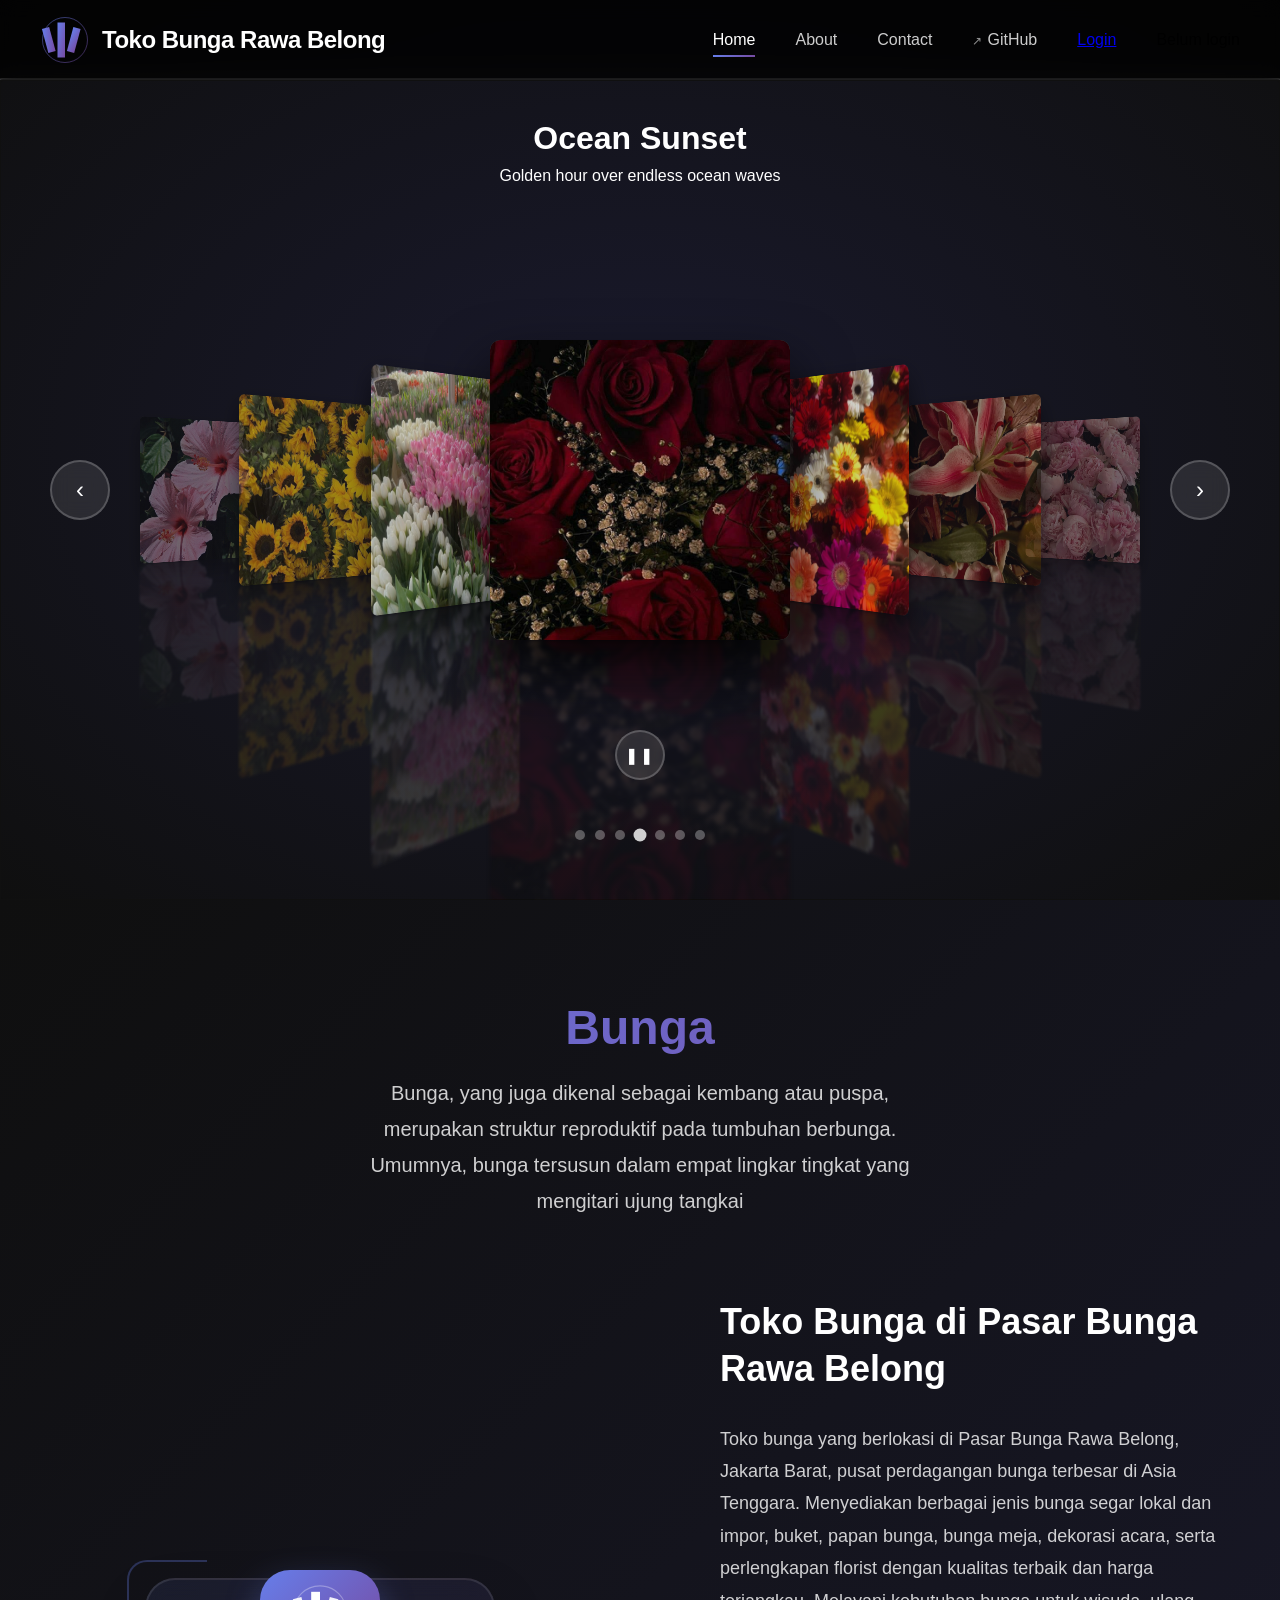
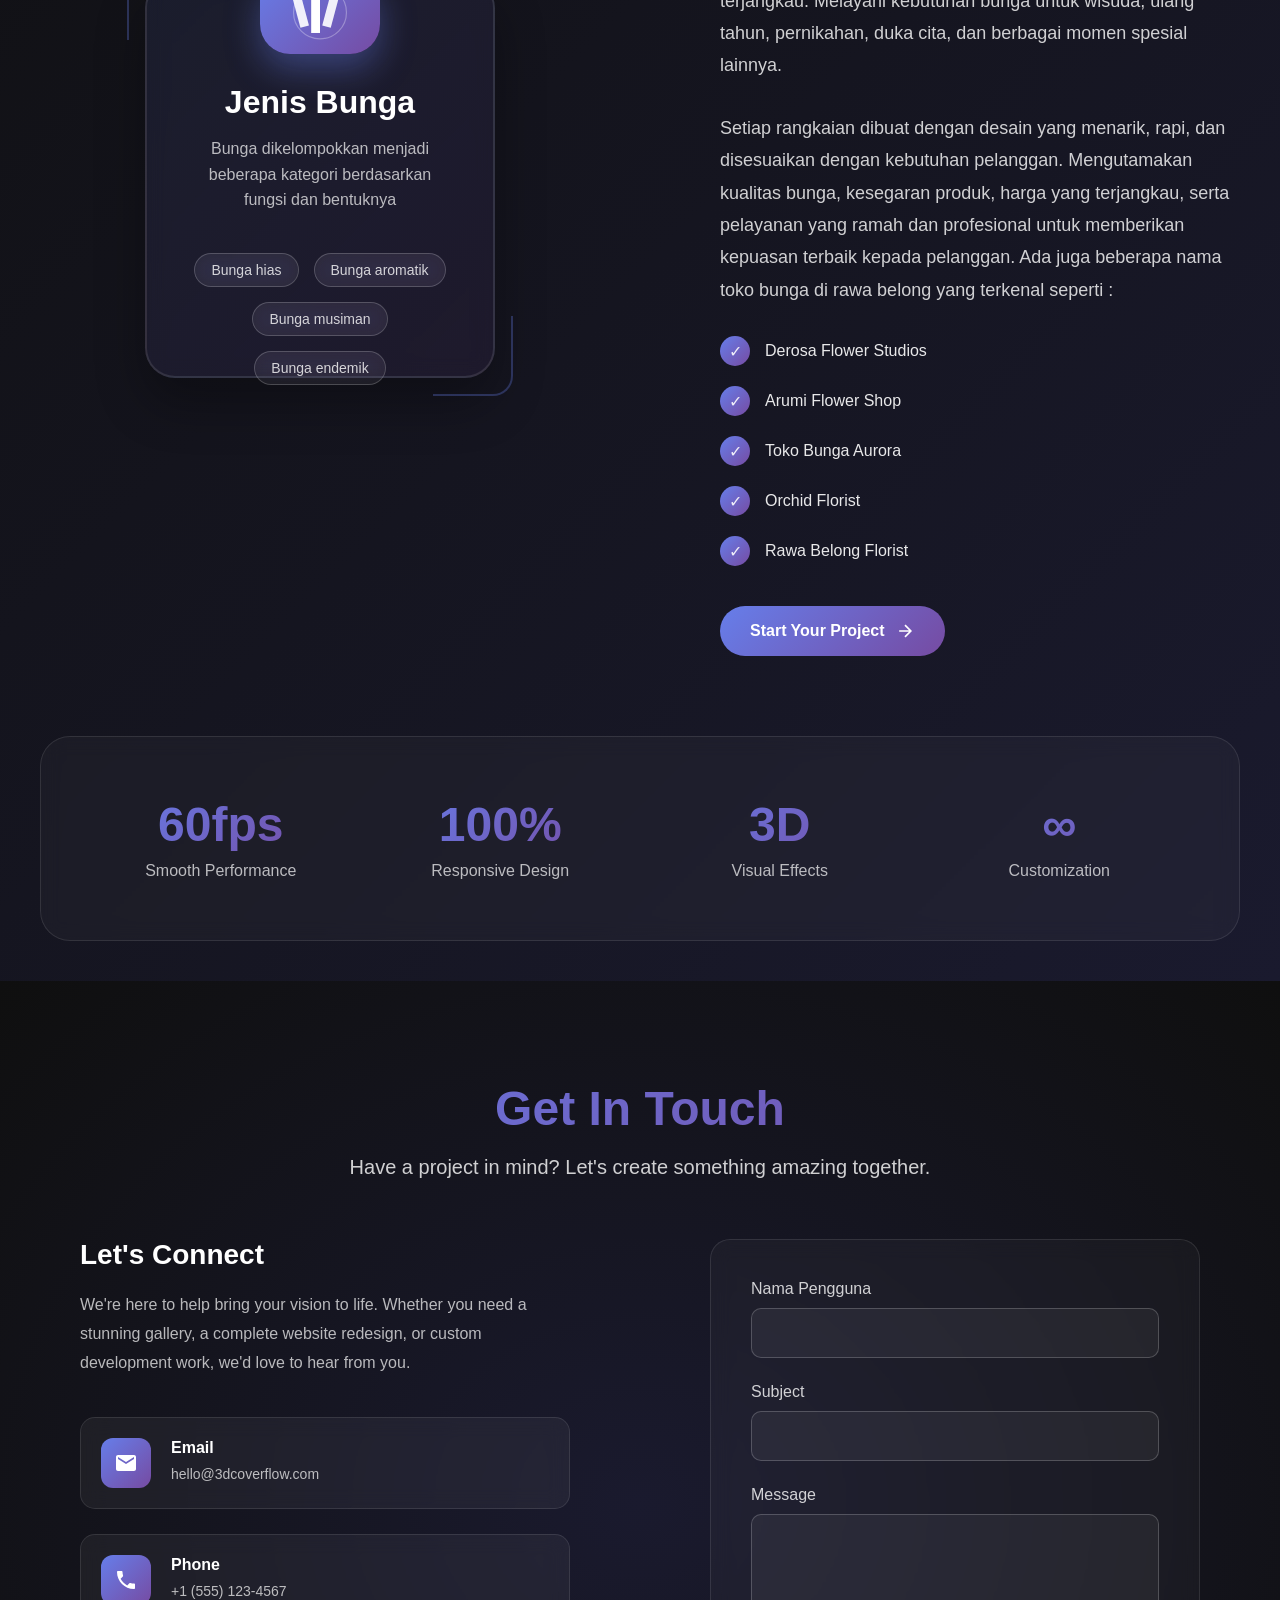
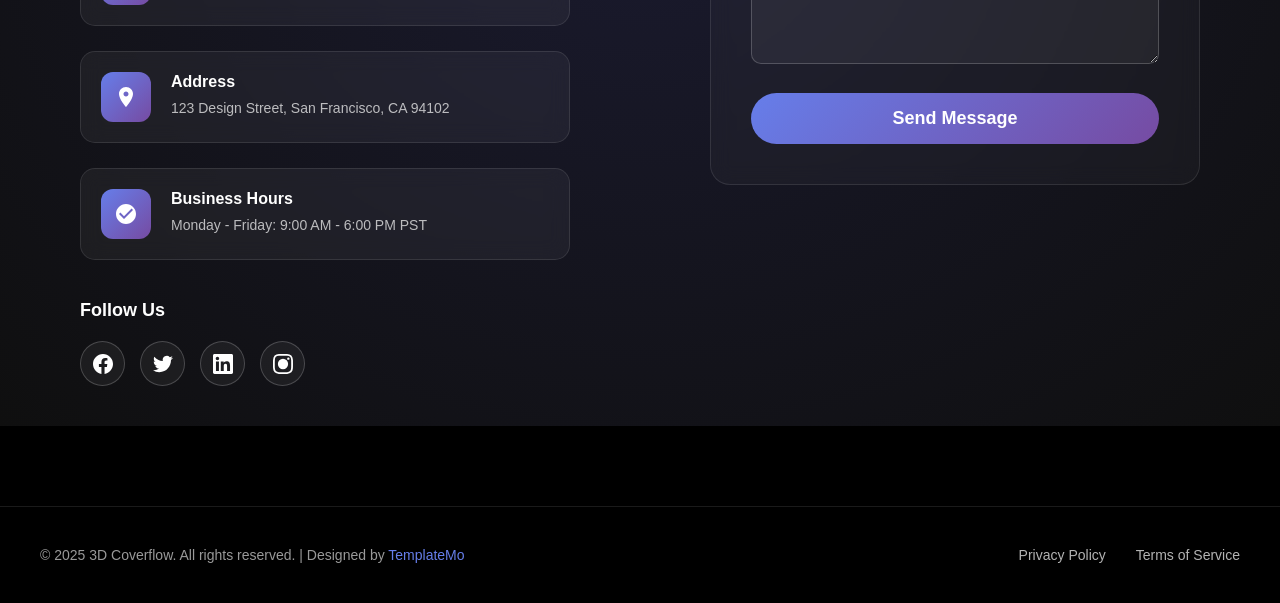
==== commit 91dd7cc7: "Update index.html" ====
--- a/index.html
+++ b/index.html
@@ -3,7 +3,7 @@
 <head>
     <meta charset="UTF-8">
     <meta name="viewport" content="width=device-width, initial-scale=1.0">
-    <title>3D Coverflow - One Page Portfolio</title>
+    <title>Toko Bunga Rawa Belong - One Page Portfolio</title>
     <link href="templatemo-3d-coverflow.css" rel="stylesheet">
 <!--
 
@@ -31,7 +31,7 @@
                     <circle cx="50" cy="50" r="45" fill="none" stroke="url(#grad1)" stroke-width="2" opacity="0.5" />
                 </svg>
             </div>
-            <div class="logo-text">3D Coverflow</div>
+            <div class="logo-text">Toko Bunga Rawa Belong</div>
         </a>
         
         <nav class="main-menu" id="mainMenu">
@@ -157,14 +157,14 @@
                 <div class="about-info">
                     <h3>Toko Bunga di Pasar Bunga Rawa Belong</h3>
                     <p>Toko bunga yang berlokasi di Pasar Bunga Rawa Belong, Jakarta Barat, pusat perdagangan bunga terbesar di Asia Tenggara. Menyediakan berbagai jenis bunga segar lokal dan impor, buket, papan bunga, bunga meja, dekorasi acara, serta perlengkapan florist dengan kualitas terbaik dan harga terjangkau. Melayani kebutuhan bunga untuk wisuda, ulang tahun, pernikahan, duka cita, dan berbagai momen spesial lainnya.</p>
-                    <p>Setiap rangkaian dibuat dengan desain yang menarik, rapi, dan disesuaikan dengan kebutuhan pelanggan. Mengutamakan kualitas bunga, kesegaran produk, harga yang terjangkau, serta pelayanan yang ramah dan profesional untuk memberikan kepuasan terbaik kepada pelanggan. Ada juga beberapa nama toko bunga di rawa belong yang termenal.</p>
+                    <p>Setiap rangkaian dibuat dengan desain yang menarik, rapi, dan disesuaikan dengan kebutuhan pelanggan. Mengutamakan kualitas bunga, kesegaran produk, harga yang terjangkau, serta pelayanan yang ramah dan profesional untuk memberikan kepuasan terbaik kepada pelanggan. Ada juga beberapa nama toko bunga di rawa belong yang terkenal seperti :</p>
                     
                     <ul class="feature-list">
-                        <li>Smooth 3D transitions with hardware acceleration</li>
-                        <li>Touch-enabled navigation for mobile devices</li>
-                        <li>Customizable autoplay and timing controls</li>
-                        <li>Keyboard navigation support</li>
-                        <li>Reflection effects for added depth</li>
+                        <li>Derosa Flower Studios</li>
+                        <li>Arumi Flower Shop</li>
+                        <li>Toko Bunga Aurora</li>
+                        <li>Orchid Florist</li>
+                        <li>Rawa Belong Florist</li>
                     </ul>
                     
                     <a href="#contact" class="cta-button">
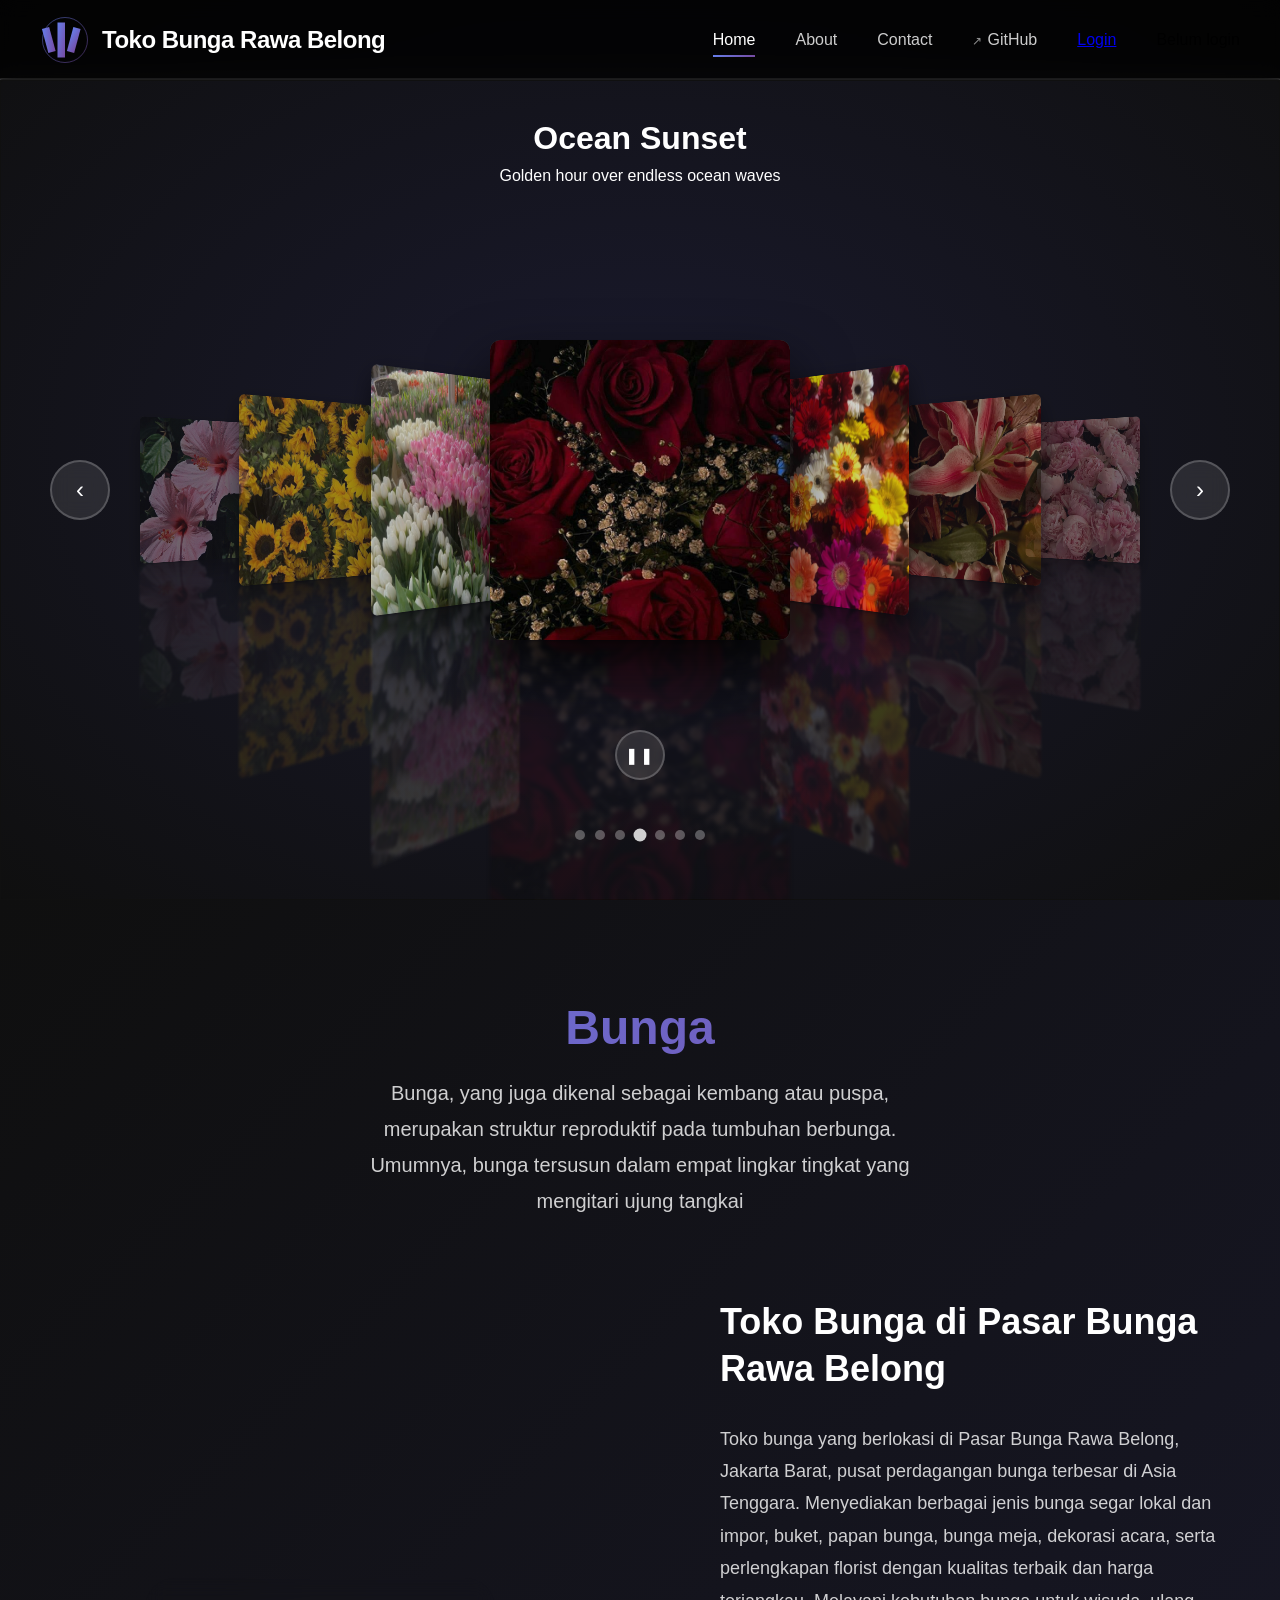
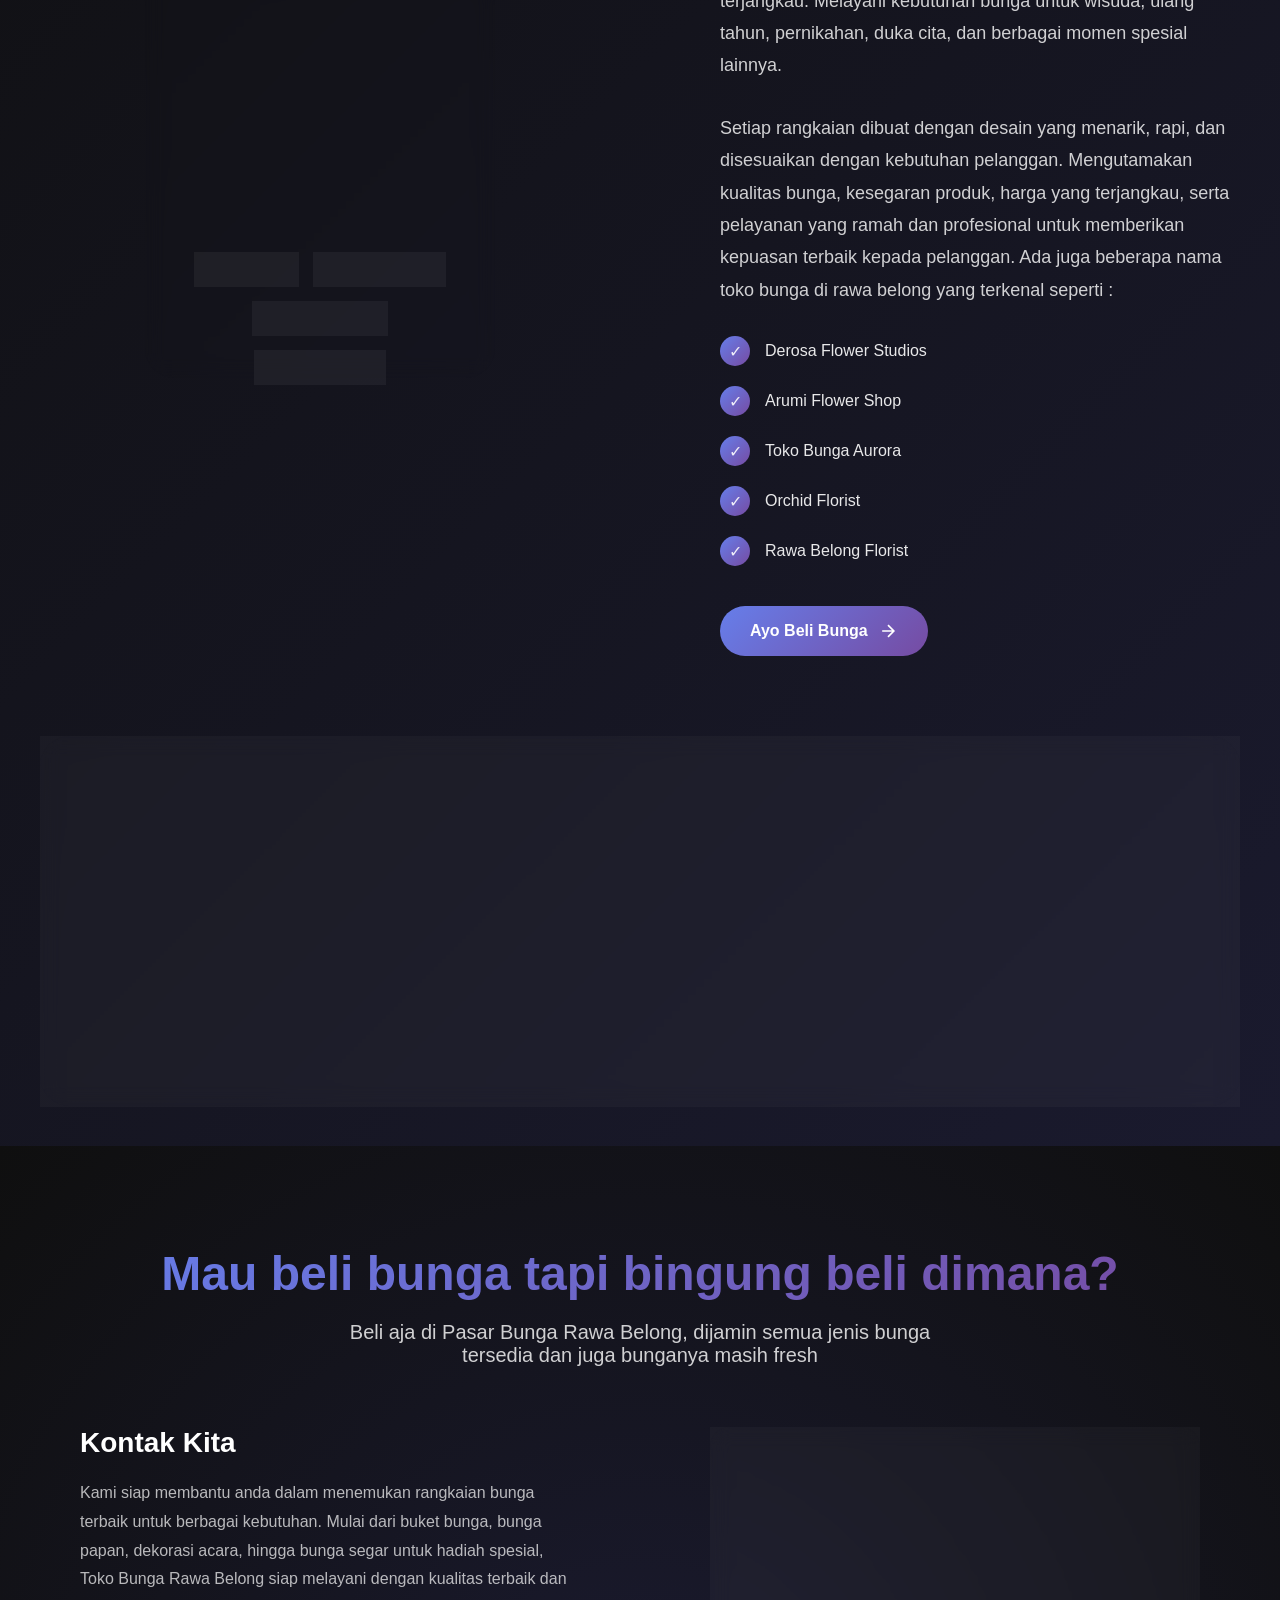
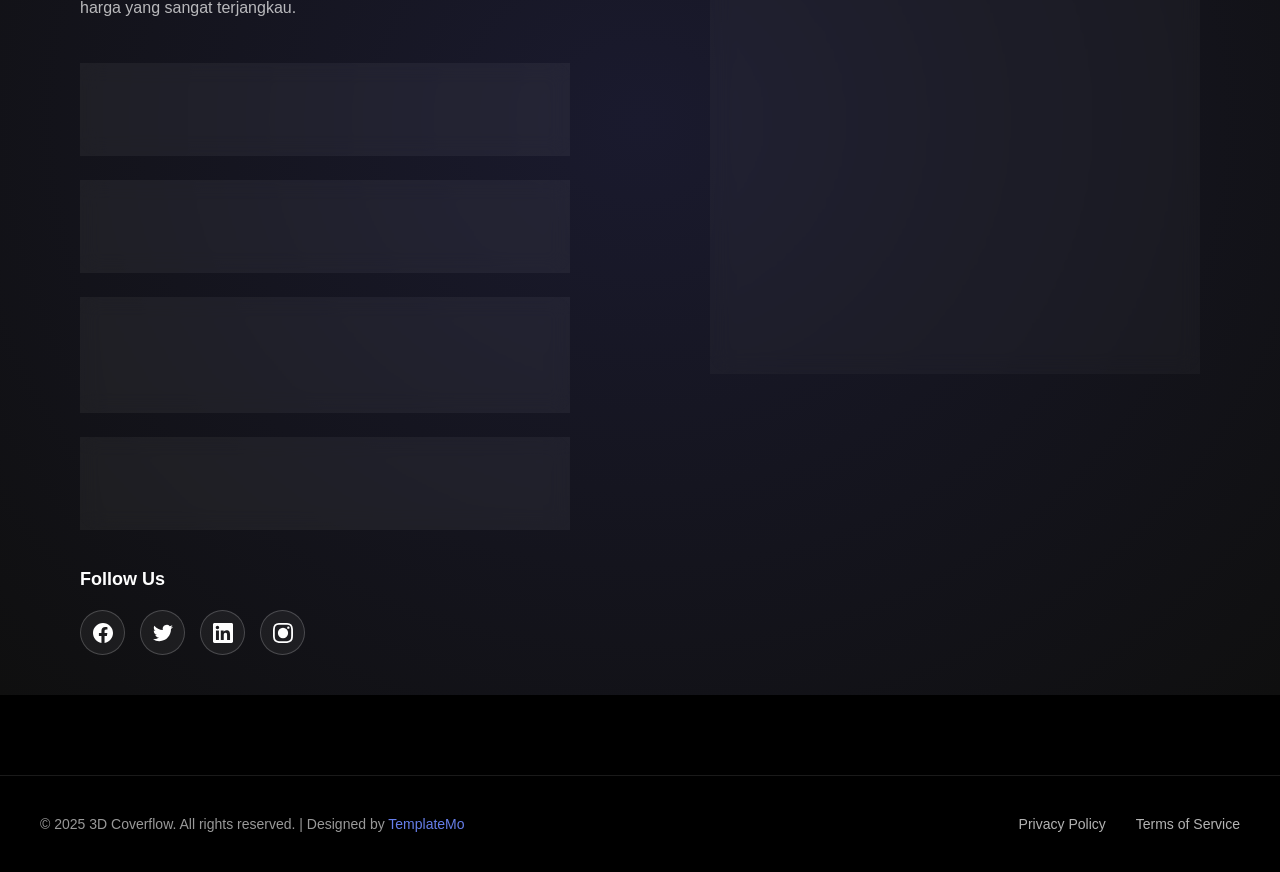
==== commit 29d2ddc9: "Update index.html" ====
--- a/index.html
+++ b/index.html
@@ -145,10 +145,10 @@
                             <p class="showcase-subtitle">Bunga dikelompokkan menjadi beberapa kategori berdasarkan fungsi dan bentuknya</p>
                             
                             <div class="showcase-badges">
-                                <a href="https://developer.mozilla.org/en-US/docs/Web/HTML" target="_blank" rel="noopener noreferrer" class="badge">Bunga hias</a>
-                                <a href="https://developer.mozilla.org/en-US/docs/Web/CSS" target="_blank" rel="noopener noreferrer" class="badge">Bunga aromatik</a>
-                                <a href="https://developer.mozilla.org/en-US/docs/Web/JavaScript" target="_blank" rel="noopener noreferrer" class="badge">Bunga musiman</a>
-                                <a href="https://developer.mozilla.org/en-US/docs/Learn/CSS/CSS_layout/Responsive_Design" target="_blank" rel="noopener noreferrer" class="badge">Bunga endemik</a>
+                                <a href="https://share.google/GyrfRi8CAwmAa1i4z" target="_blank" rel="noopener noreferrer" class="badge">Bunga hias</a>
+                                <a href="https://share.google/olpqmajlSeTcr0K4A" target="_blank" rel="noopener noreferrer" class="badge">Bunga aromatik</a>
+                                <a href="https://share.google/4WuyZXQAlp0jpxpd6" target="_blank" rel="noopener noreferrer" class="badge">Bunga musiman</a>
+                                <a href="https://share.google/XPyxPU9wf44YpHVn8" target="_blank" rel="noopener noreferrer" class="badge">Bunga endemik</a>
                             </div>
                         </div>
                     </div>
@@ -168,7 +168,7 @@
                     </ul>
                     
                     <a href="#contact" class="cta-button">
-                        Start Your Project
+                        Ayo Beli Bunga
                         <svg viewBox="0 0 24 24" fill="currentColor">
                             <path d="M5 12h14m-7-7l7 7-7 7" stroke="currentColor" stroke-width="2" fill="none"/>
                         </svg>
@@ -178,20 +178,20 @@
             
             <div class="stats-section">
                 <div class="stat-item">
-                    <div class="stat-number">60fps</div>
-                    <div class="stat-label">Smooth Performance</div>
+                    <div class="stat-number">400 lebih toko</div>
+                    <div class="stat-label">Banyak toko</div>
                 </div>
                 <div class="stat-item">
-                    <div class="stat-number">100%</div>
-                    <div class="stat-label">Responsive Design</div>
+                    <div class="stat-number">Mawar</div>
+                    <div class="stat-label">Bunga yang paling dominan</div>
                 </div>
                 <div class="stat-item">
-                    <div class="stat-number">3D</div>
-                    <div class="stat-label">Visual Effects</div>
+                    <div class="stat-number">24 jam</div>
+                    <div class="stat-label">Jam operasional</div>
                 </div>
                 <div class="stat-item">
-                    <div class="stat-number">∞</div>
-                    <div class="stat-label">Customization</div>
+                    <div class="stat-number">Rp15.000-ratusan ribu per tangkai</div>
+                    <div class="stat-label">Kisaran harga</div>
                 </div>
             </div>
         </div>
@@ -201,14 +201,14 @@
     <section id="contact" class="section">
         <div class="contact-content">
             <div class="contact-header">
-                <h2>Get In Touch</h2>
-                <p>Have a project in mind? Let's create something amazing together.</p>
+                <h2>Mau beli bunga tapi bingung beli dimana?</h2>
+                <p>Beli aja di Pasar Bunga Rawa Belong, dijamin semua jenis bunga tersedia dan juga bunganya masih fresh</p>
             </div>
             
             <div class="contact-container">
                 <div class="contact-info-section">
-                    <h3>Let's Connect</h3>
-                    <p>We're here to help bring your vision to life. Whether you need a stunning gallery, a complete website redesign, or custom development work, we'd love to hear from you.</p>
+                    <h3>Kontak Kita</h3>
+                    <p>Kami siap membantu anda dalam menemukan rangkaian bunga terbaik untuk berbagai kebutuhan. Mulai dari buket bunga, bunga papan, dekorasi acara, hingga bunga segar untuk hadiah spesial, Toko Bunga Rawa Belong siap melayani dengan kualitas terbaik dan harga yang sangat terjangkau.</p>
                     
                     <div class="contact-details">
                         <div class="contact-item">
@@ -219,7 +219,7 @@
                             </div>
                             <div class="contact-text">
                                 <h4>Email</h4>
-                                <p>hello@3dcoverflow.com</p>
+                                <p>hello@bungarawabelong.com</p>
                             </div>
                         </div>
                         
@@ -230,8 +230,8 @@
                                 </svg>
                             </div>
                             <div class="contact-text">
-                                <h4>Phone</h4>
-                                <p>+1 (555) 123-4567</p>
+                                <h4>No Telfon</h4>
+                                <p>+62 476-9931-0652</p>
                             </div>
                         </div>
                         
@@ -242,8 +242,8 @@
                                 </svg>
                             </div>
                             <div class="contact-text">
-                                <h4>Address</h4>
-                                <p>123 Design Street, San Francisco, CA 94102</p>
+                                <h4>Alamat</h4>
+                                <p>Jl.Sulaiman No.56, RT.3/RW.3, Sukabumi Utara, Kec. Kb.Jeruk, Jakarta, Daerah Khusus Ibukota Jakarta 11540</p>
                             </div>
                         </div>
                         
@@ -254,8 +254,8 @@
                                 </svg>
                             </div>
                             <div class="contact-text">
-                                <h4>Business Hours</h4>
-                                <p>Monday - Friday: 9:00 AM - 6:00 PM PST</p>
+                                <h4>Jam Operasional</h4>
+                                <p>Senin - Minggu: 24 jam</p>
                             </div>
                         </div>
                     </div>
@@ -294,14 +294,14 @@
                             <input type="text" id="name" name="name" required>
                         </div>
                         <div class="form-group">
-                            <label for="subject">Subject</label>
+                            <label for="subject">Jenis Bunga</label>
                             <input type="text" id="subject" name="subject" required>
                         </div>
                         <div class="form-group">
-                            <label for="message">Message</label>
+                            <label for="message">Pesan</label>
                             <textarea id="message" name="message" required></textarea>
                         </div>
-                        <button type="submit" class="submit-btn">Send Message</button>
+                        <button type="submit" class="submit-btn">Kirim Pesan</button>
                     </form>
                 </div>
             </div>
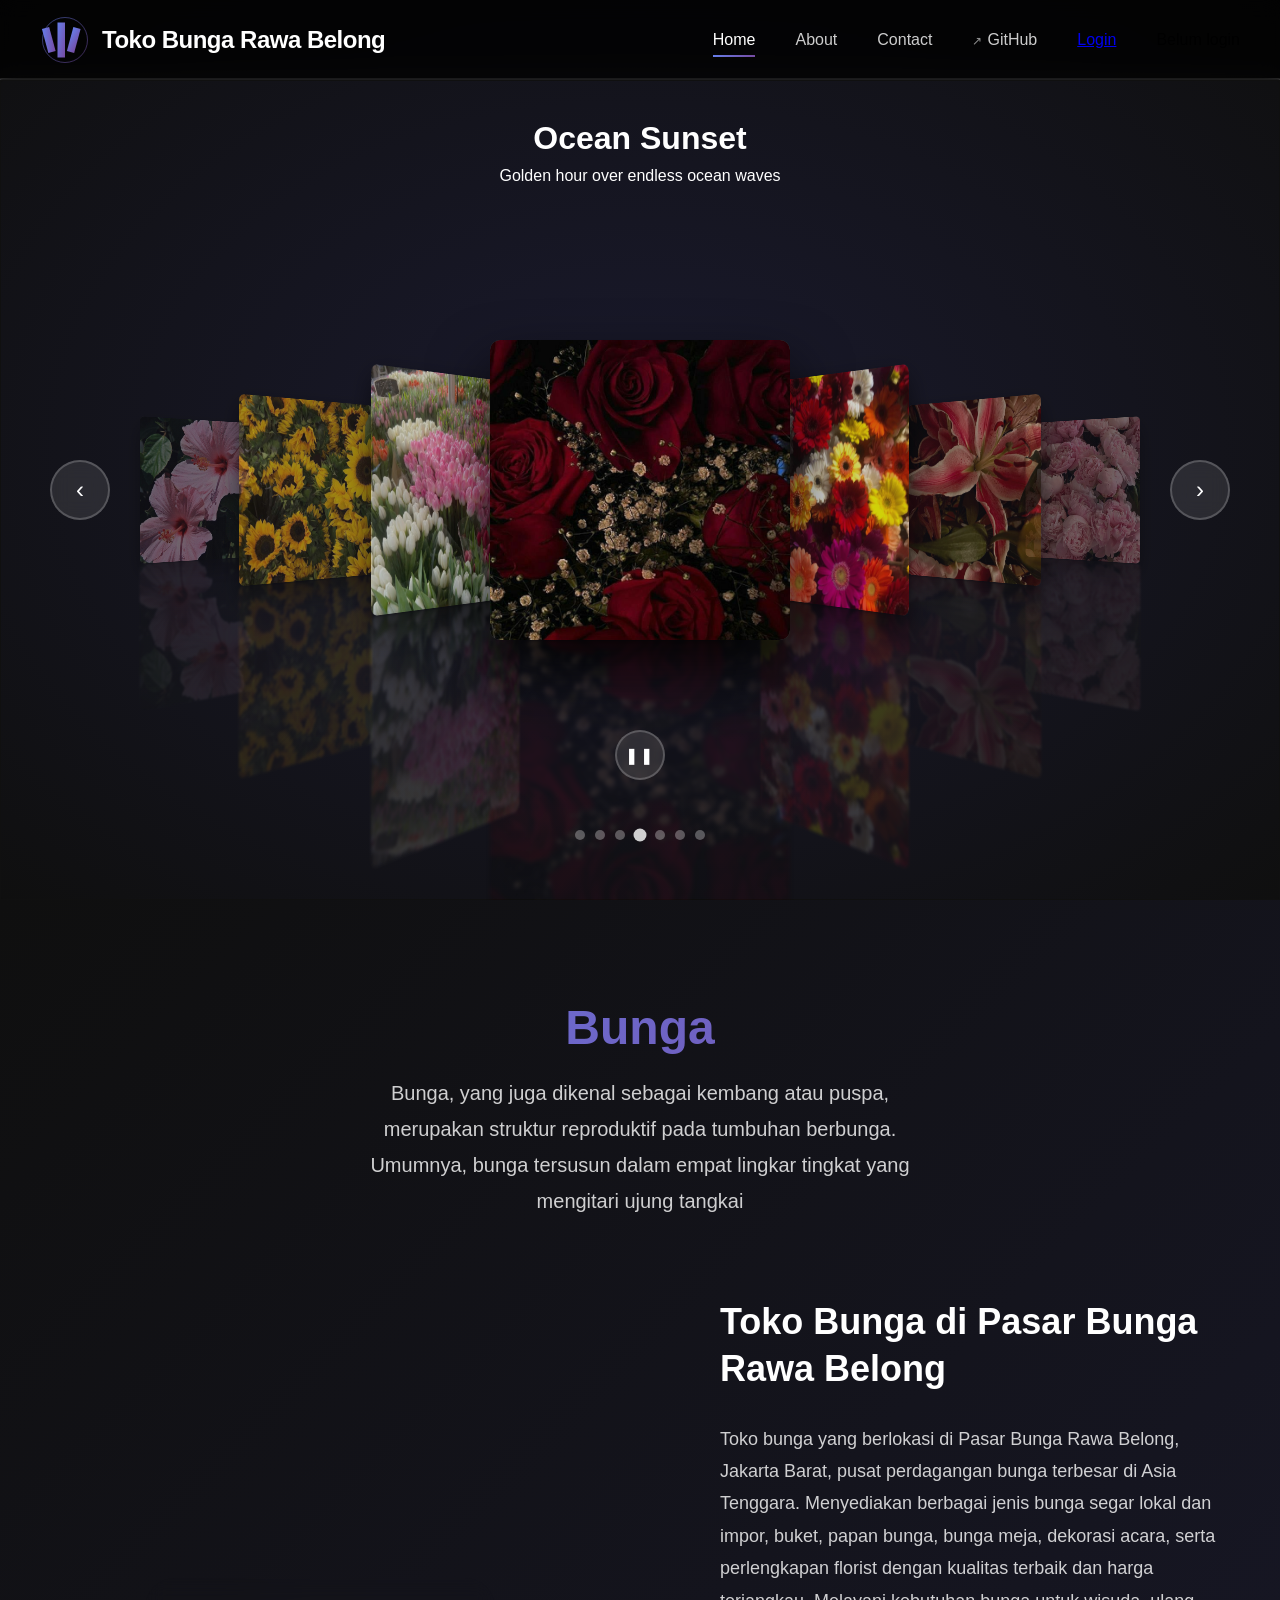
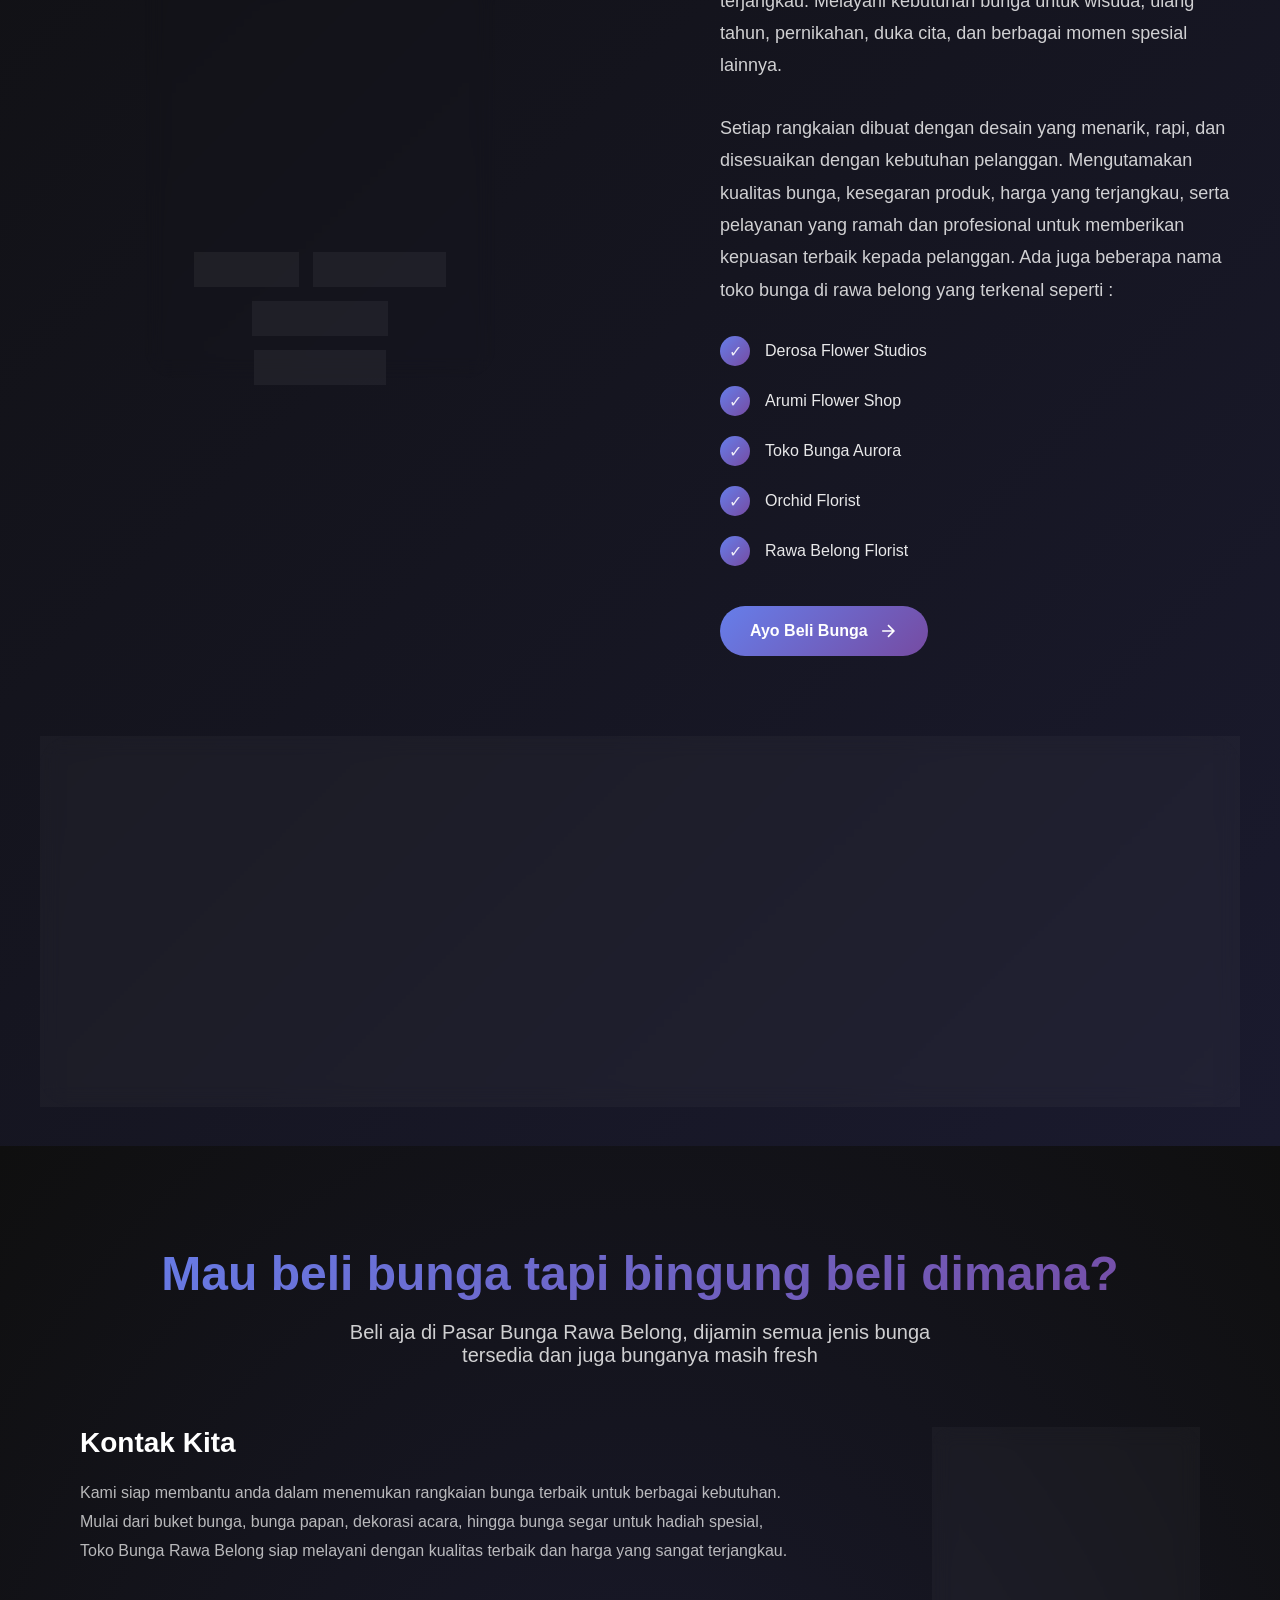
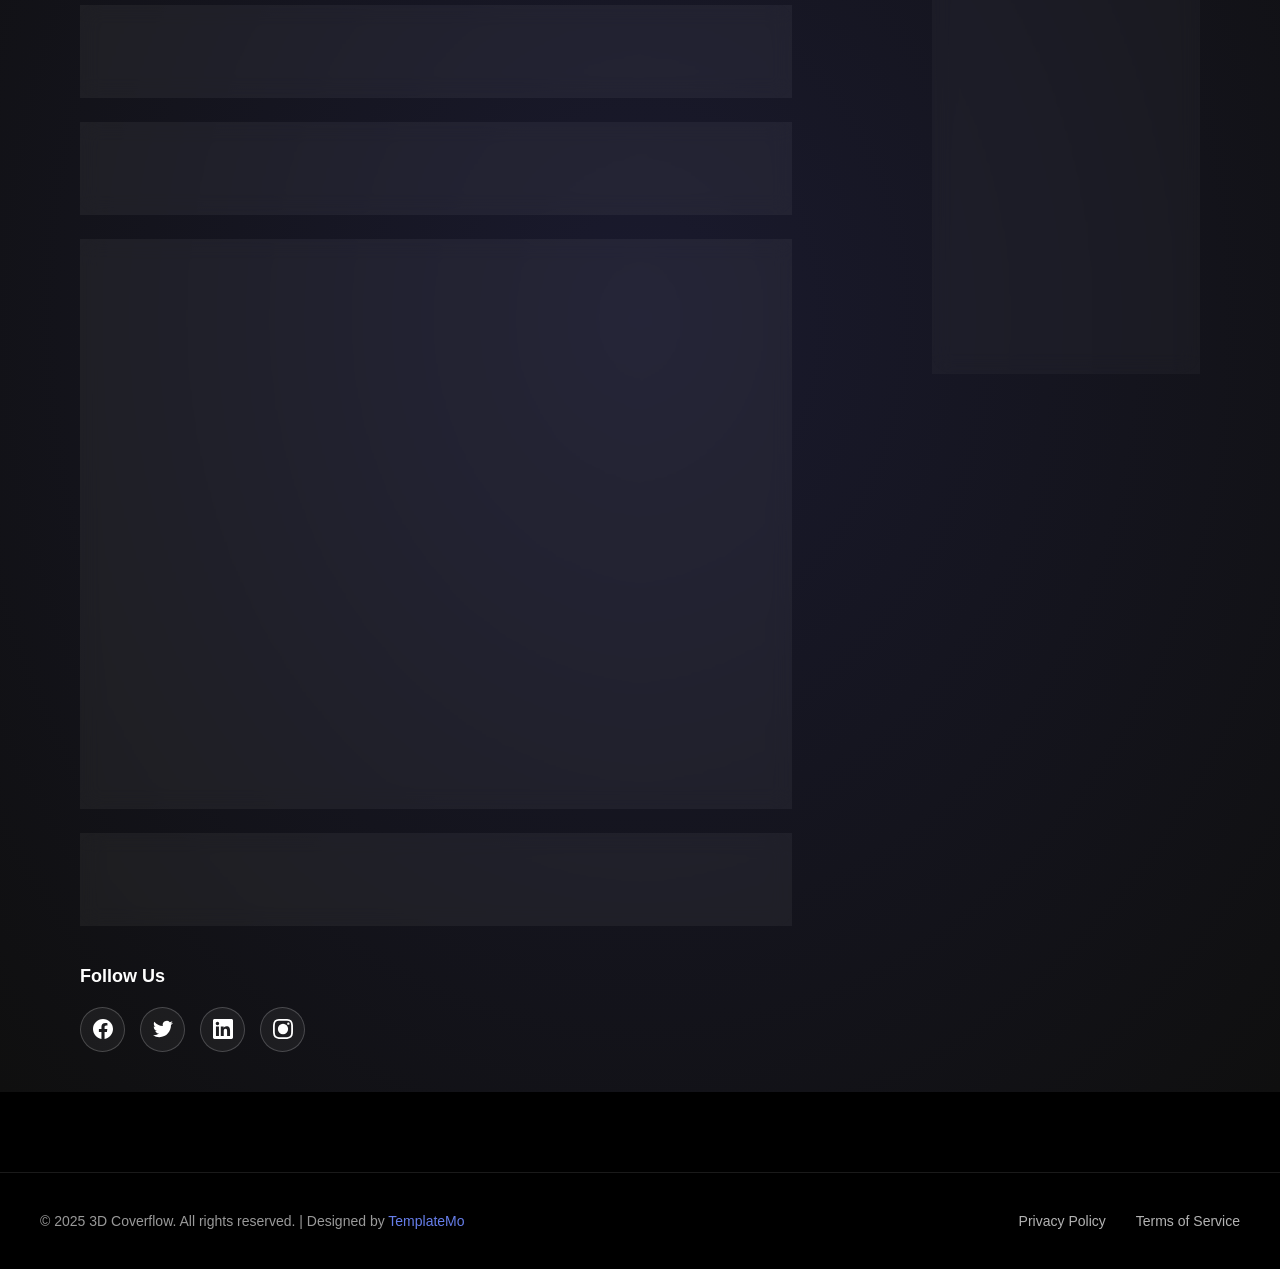
==== commit b91766f1: "Update index.html" ====
--- a/index.html
+++ b/index.html
@@ -244,6 +244,7 @@
                             <div class="contact-text">
                                 <h4>Alamat</h4>
                                 <p>Jl.Sulaiman No.56, RT.3/RW.3, Sukabumi Utara, Kec. Kb.Jeruk, Jakarta, Daerah Khusus Ibukota Jakarta 11540</p>
+                                <iframe src="https://www.google.com/maps/embed?pb=!1m18!1m12!1m3!1d3966.4364770866464!2d106.77381128885499!3d-6.2060142000000065!2m3!1f0!2f0!3f0!3m2!1i1024!2i768!4f13.1!3m3!1m2!1s0x2e69f6db8657b519%3A0x5e46165c8c601f17!2sFlorist%20Bunga%20Rawa%20Belong!5e0!3m2!1sid!2sid!4v1780819078980!5m2!1sid!2sid" width="600" height="450" style="border:0;" allowfullscreen="" loading="lazy" referrerpolicy="no-referrer-when-downgrade"></iframe>
                             </div>
                         </div>
                         
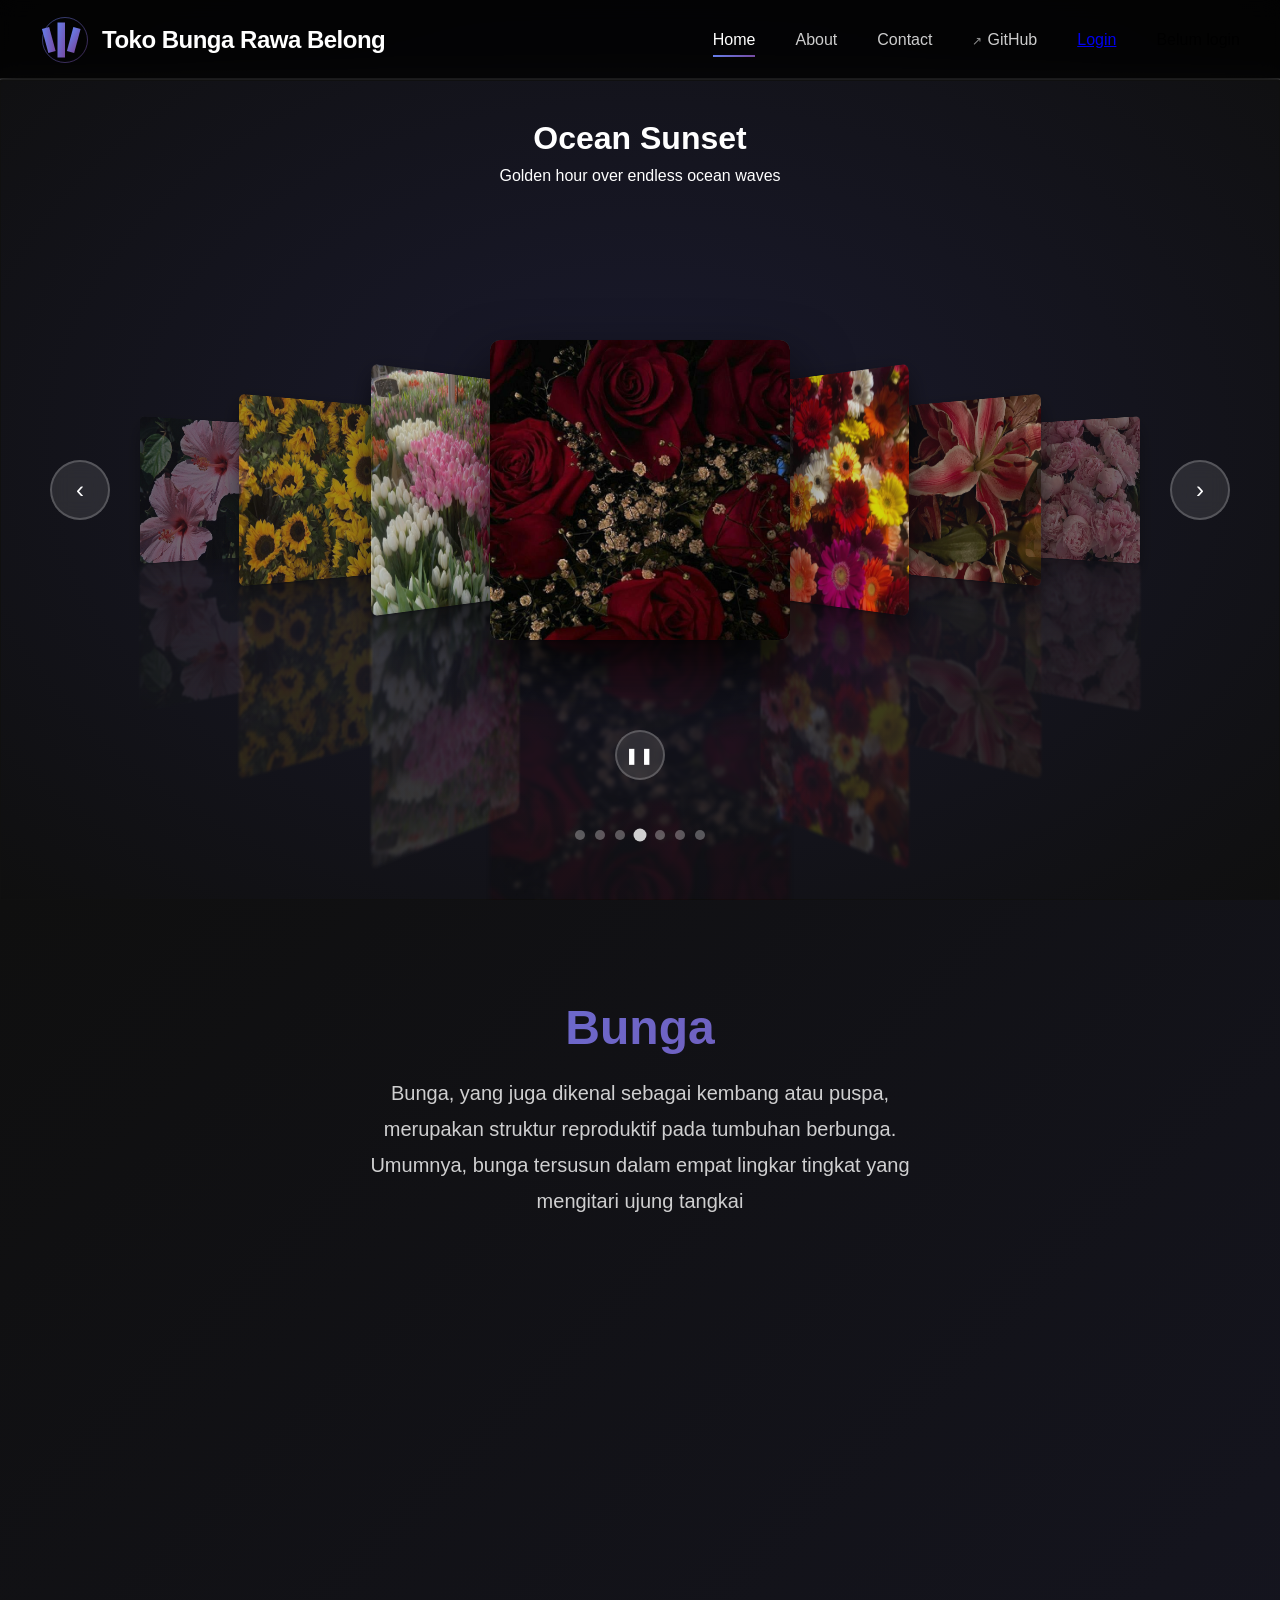
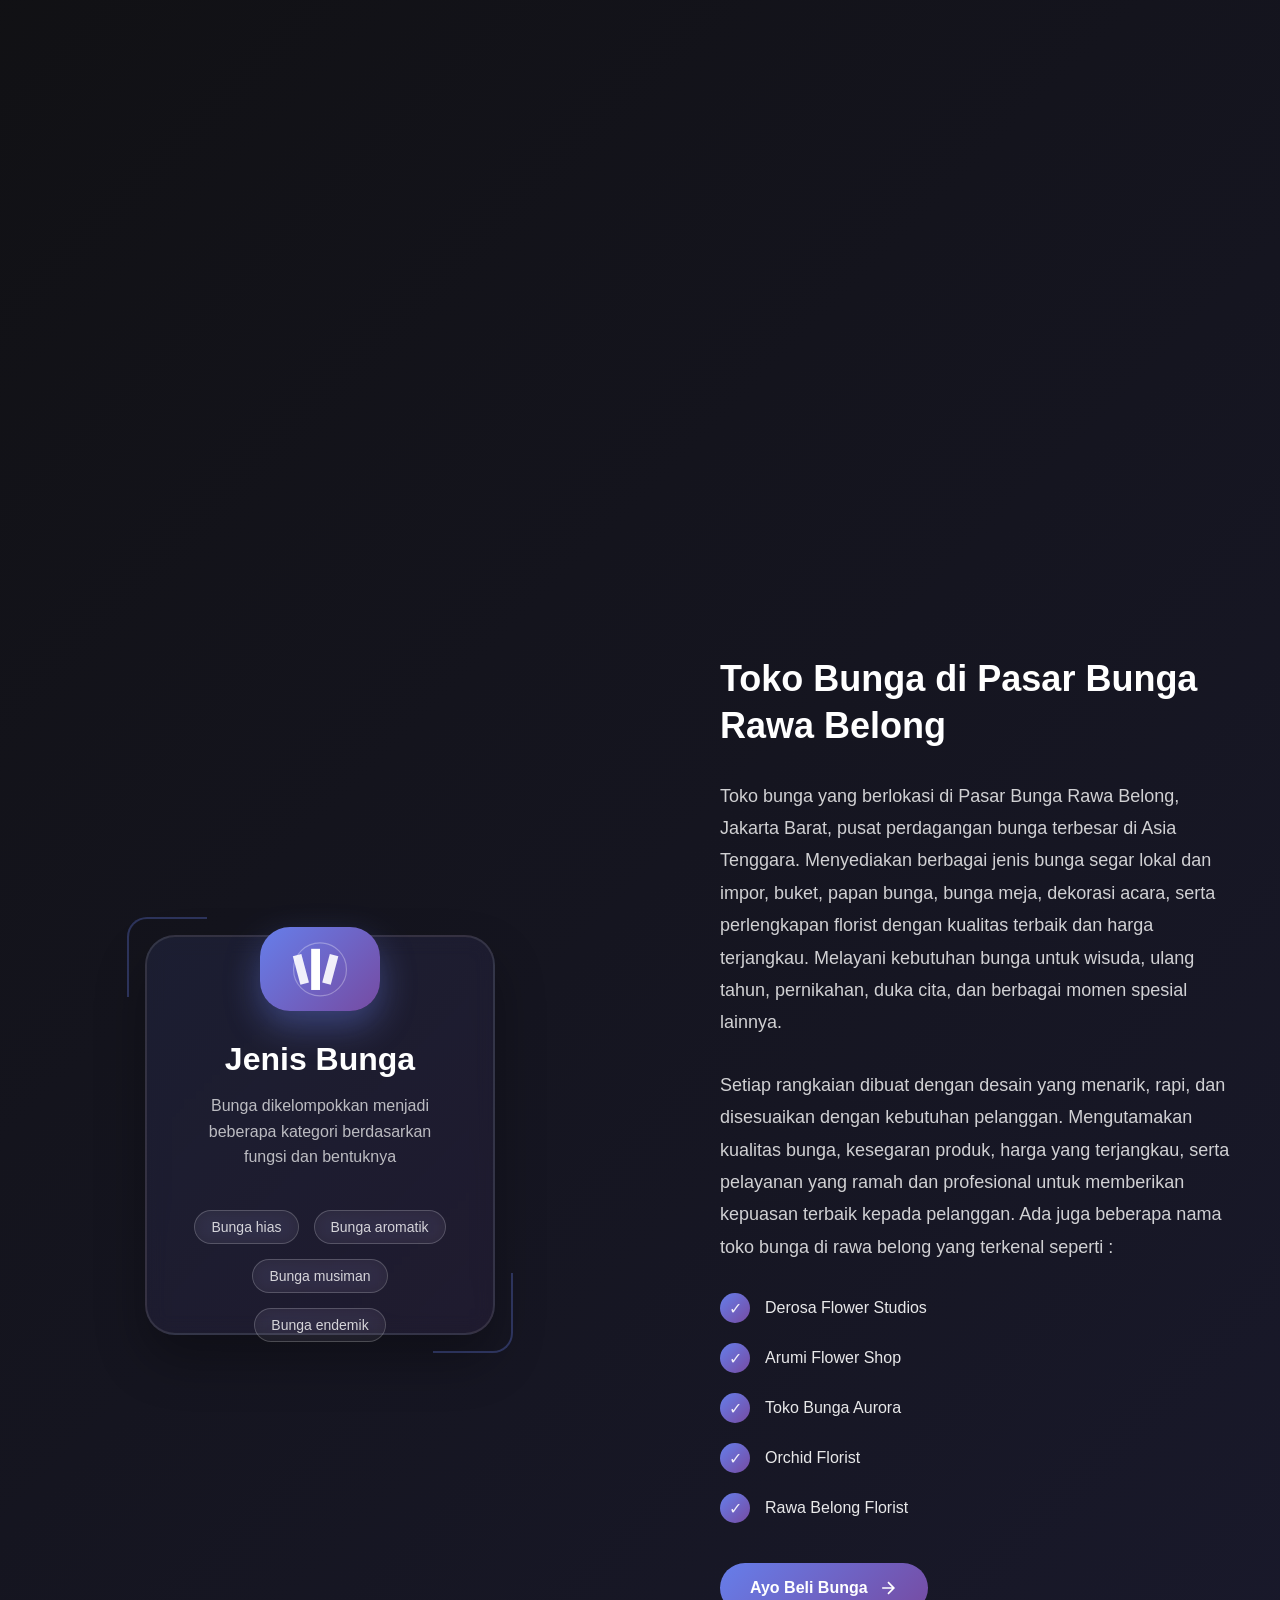
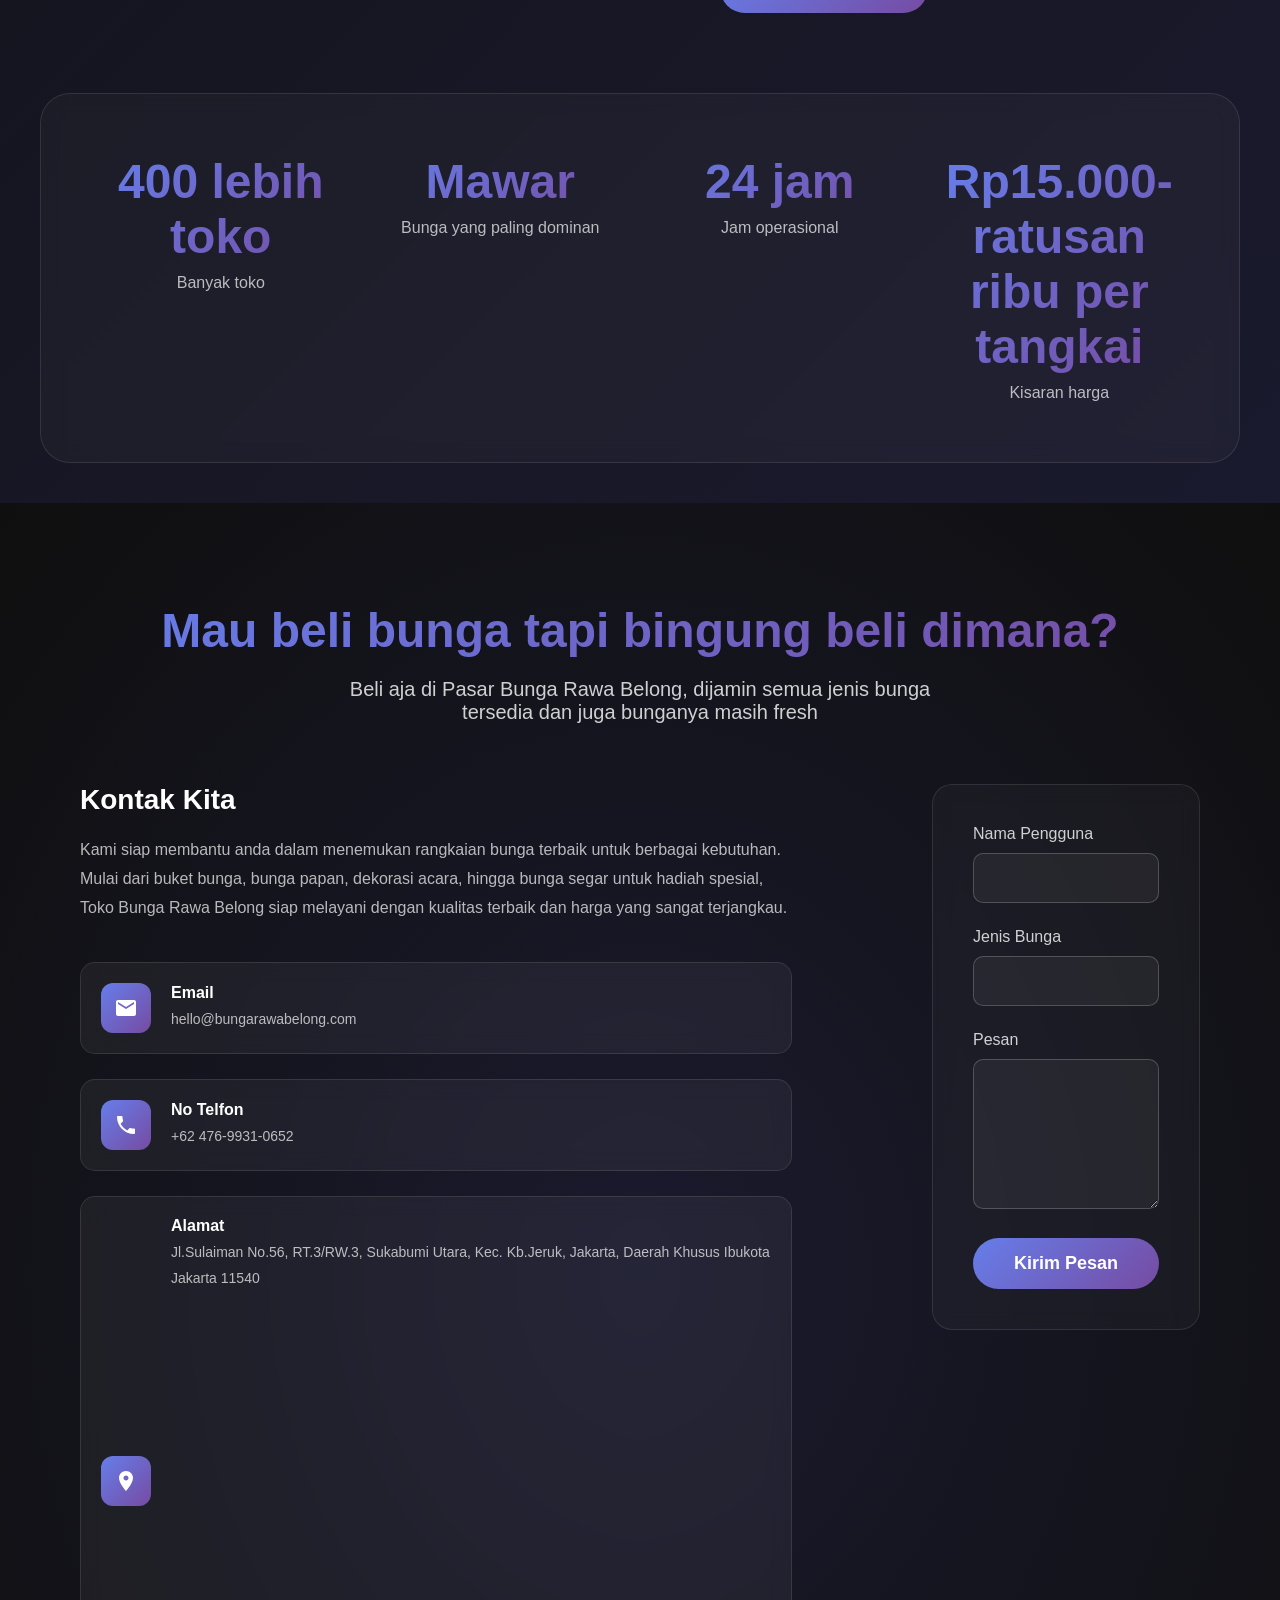
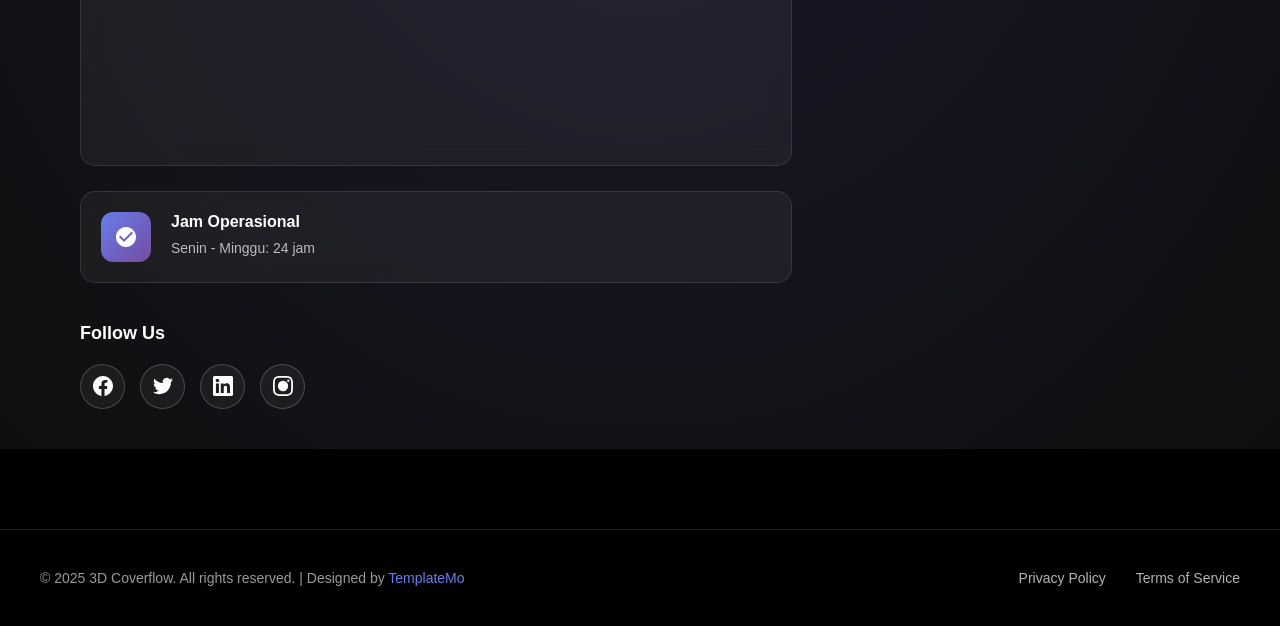
==== commit e4fb1999: "Update index.html" ====
--- a/index.html
+++ b/index.html
@@ -123,6 +123,7 @@
             <div class="about-header">
                 <h2>Bunga</h2>
                 <p>Bunga, yang juga dikenal sebagai kembang atau puspa, merupakan struktur reproduktif pada tumbuhan berbunga. Umumnya, bunga tersusun dalam empat lingkar tingkat yang mengitari ujung tangkai</p>
+                <iframe width="560" height="315" src="https://www.youtube.com/embed/VkehgCHCai0?si=ujNB9UxzVKb98Fbm" title="YouTube video player" frameborder="0" allow="accelerometer; autoplay; clipboard-write; encrypted-media; gyroscope; picture-in-picture; web-share" referrerpolicy="strict-origin-when-cross-origin" allowfullscreen></iframe><iframe width="560" height="315" src="https://www.youtube.com/embed/VkehgCHCai0?si=ujNB9UxzVKb98Fbm" title="YouTube video player" frameborder="0" allow="accelerometer; autoplay; clipboard-write; encrypted-media; gyroscope; picture-in-picture; web-share" referrerpolicy="strict-origin-when-cross-origin" allowfullscreen></iframe><iframe width="560" height="315" src="https://www.youtube.com/embed/VkehgCHCai0?si=ujNB9UxzVKb98Fbm" title="YouTube video player" frameborder="0" allow="accelerometer; autoplay; clipboard-write; encrypted-media; gyroscope; picture-in-picture; web-share" referrerpolicy="strict-origin-when-cross-origin" allowfullscreen></iframe><iframe width="560" height="315" src="https://www.youtube.com/embed/VkehgCHCai0?si=ujNB9UxzVKb98Fbm" title="YouTube video player" frameborder="0" allow="accelerometer; autoplay; clipboard-write; encrypted-media; gyroscope; picture-in-picture; web-share" referrerpolicy="strict-origin-when-cross-origin" allowfullscreen></iframe><iframe width="560" height="315" src="https://www.youtube.com/embed/VkehgCHCai0?si=ujNB9UxzVKb98Fbm" title="YouTube video player" frameborder="0" allow="accelerometer; autoplay; clipboard-write; encrypted-media; gyroscope; picture-in-picture; web-share" referrerpolicy="strict-origin-when-cross-origin" allowfullscreen></iframe>
             </div>
             
             <div class="about-main">
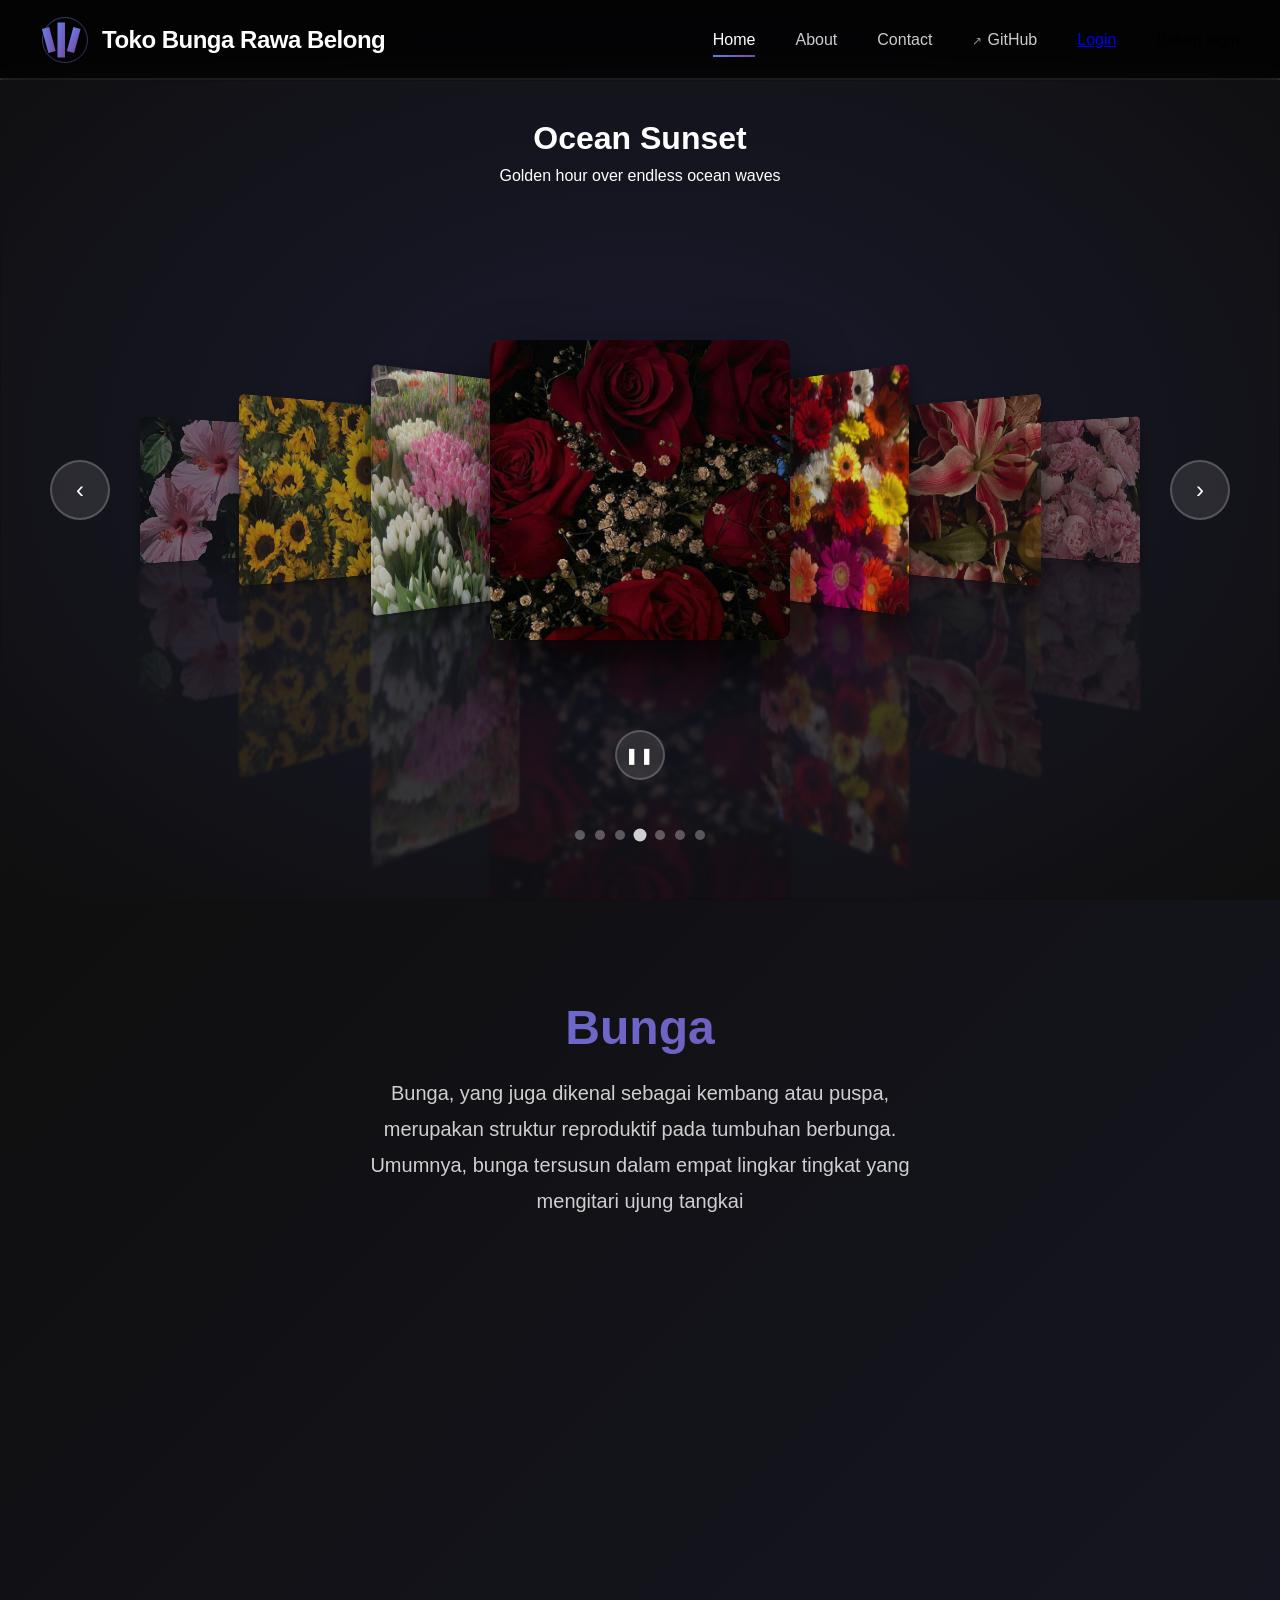
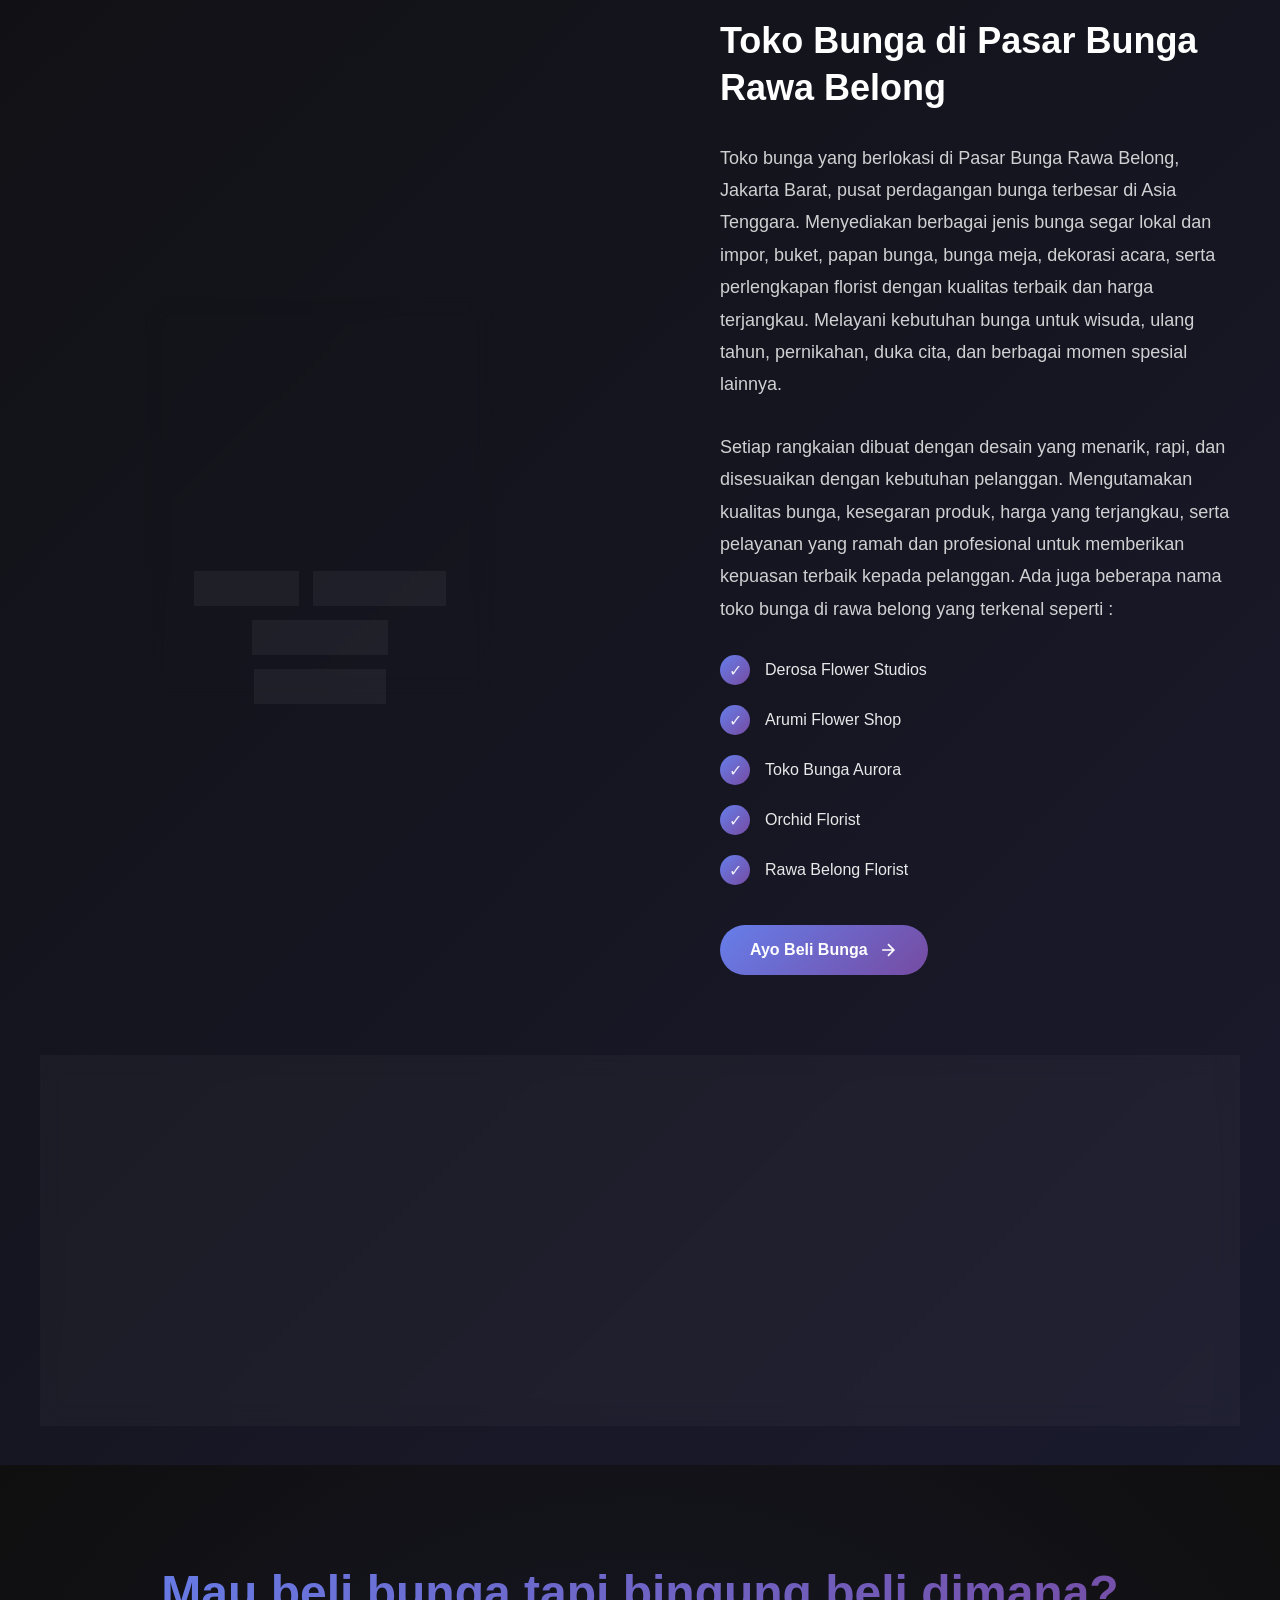
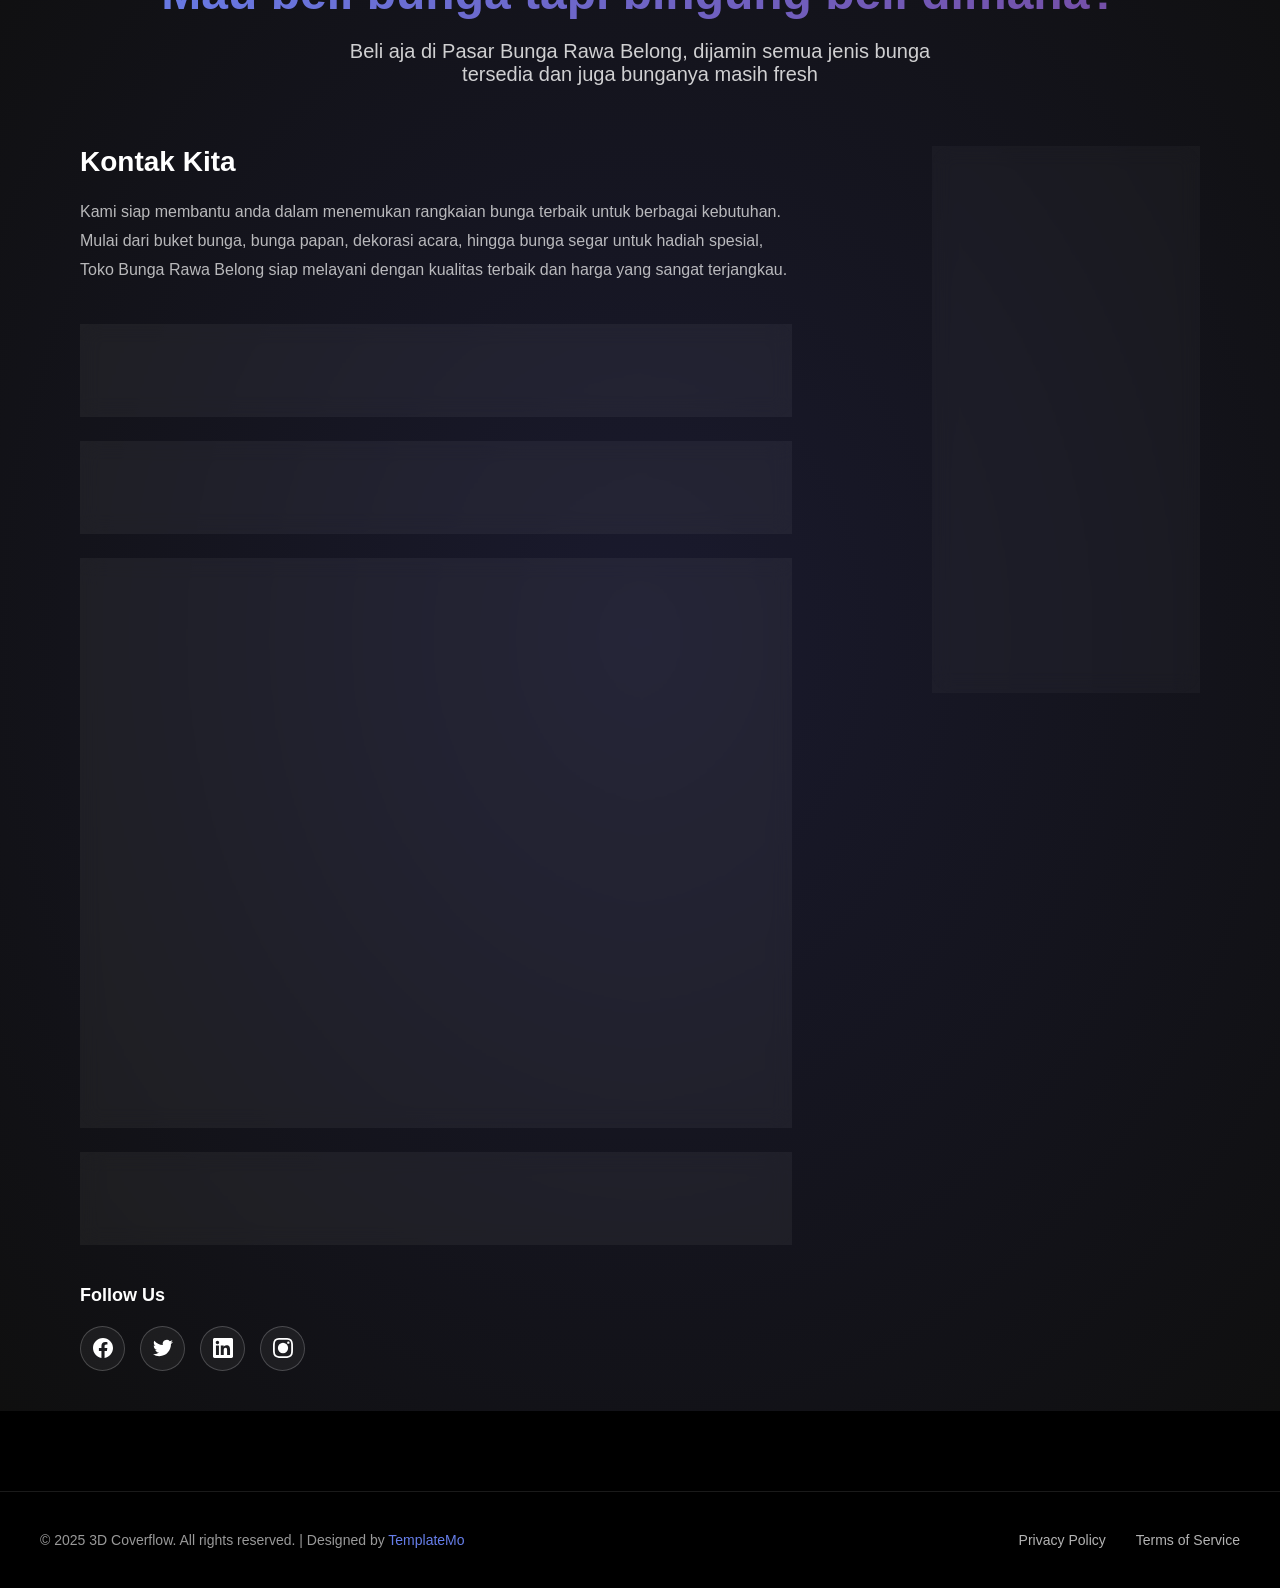
==== commit 34cb88e0: "Update index.html" ====
--- a/index.html
+++ b/index.html
@@ -123,7 +123,7 @@
             <div class="about-header">
                 <h2>Bunga</h2>
                 <p>Bunga, yang juga dikenal sebagai kembang atau puspa, merupakan struktur reproduktif pada tumbuhan berbunga. Umumnya, bunga tersusun dalam empat lingkar tingkat yang mengitari ujung tangkai</p>
-                <iframe width="560" height="315" src="https://www.youtube.com/embed/VkehgCHCai0?si=ujNB9UxzVKb98Fbm" title="YouTube video player" frameborder="0" allow="accelerometer; autoplay; clipboard-write; encrypted-media; gyroscope; picture-in-picture; web-share" referrerpolicy="strict-origin-when-cross-origin" allowfullscreen></iframe><iframe width="560" height="315" src="https://www.youtube.com/embed/VkehgCHCai0?si=ujNB9UxzVKb98Fbm" title="YouTube video player" frameborder="0" allow="accelerometer; autoplay; clipboard-write; encrypted-media; gyroscope; picture-in-picture; web-share" referrerpolicy="strict-origin-when-cross-origin" allowfullscreen></iframe><iframe width="560" height="315" src="https://www.youtube.com/embed/VkehgCHCai0?si=ujNB9UxzVKb98Fbm" title="YouTube video player" frameborder="0" allow="accelerometer; autoplay; clipboard-write; encrypted-media; gyroscope; picture-in-picture; web-share" referrerpolicy="strict-origin-when-cross-origin" allowfullscreen></iframe><iframe width="560" height="315" src="https://www.youtube.com/embed/VkehgCHCai0?si=ujNB9UxzVKb98Fbm" title="YouTube video player" frameborder="0" allow="accelerometer; autoplay; clipboard-write; encrypted-media; gyroscope; picture-in-picture; web-share" referrerpolicy="strict-origin-when-cross-origin" allowfullscreen></iframe><iframe width="560" height="315" src="https://www.youtube.com/embed/VkehgCHCai0?si=ujNB9UxzVKb98Fbm" title="YouTube video player" frameborder="0" allow="accelerometer; autoplay; clipboard-write; encrypted-media; gyroscope; picture-in-picture; web-share" referrerpolicy="strict-origin-when-cross-origin" allowfullscreen></iframe>
+                <iframe width="560" height="315" src="https://www.youtube.com/embed/VkehgCHCai0?si=ujNB9UxzVKb98Fbm" title="YouTube video player" frameborder="0" allow="accelerometer; autoplay; clipboard-write; encrypted-media; gyroscope; picture-in-picture; web-share" referrerpolicy="strict-origin-when-cross-origin" allowfullscreen></iframe> 
             </div>
             
             <div class="about-main">
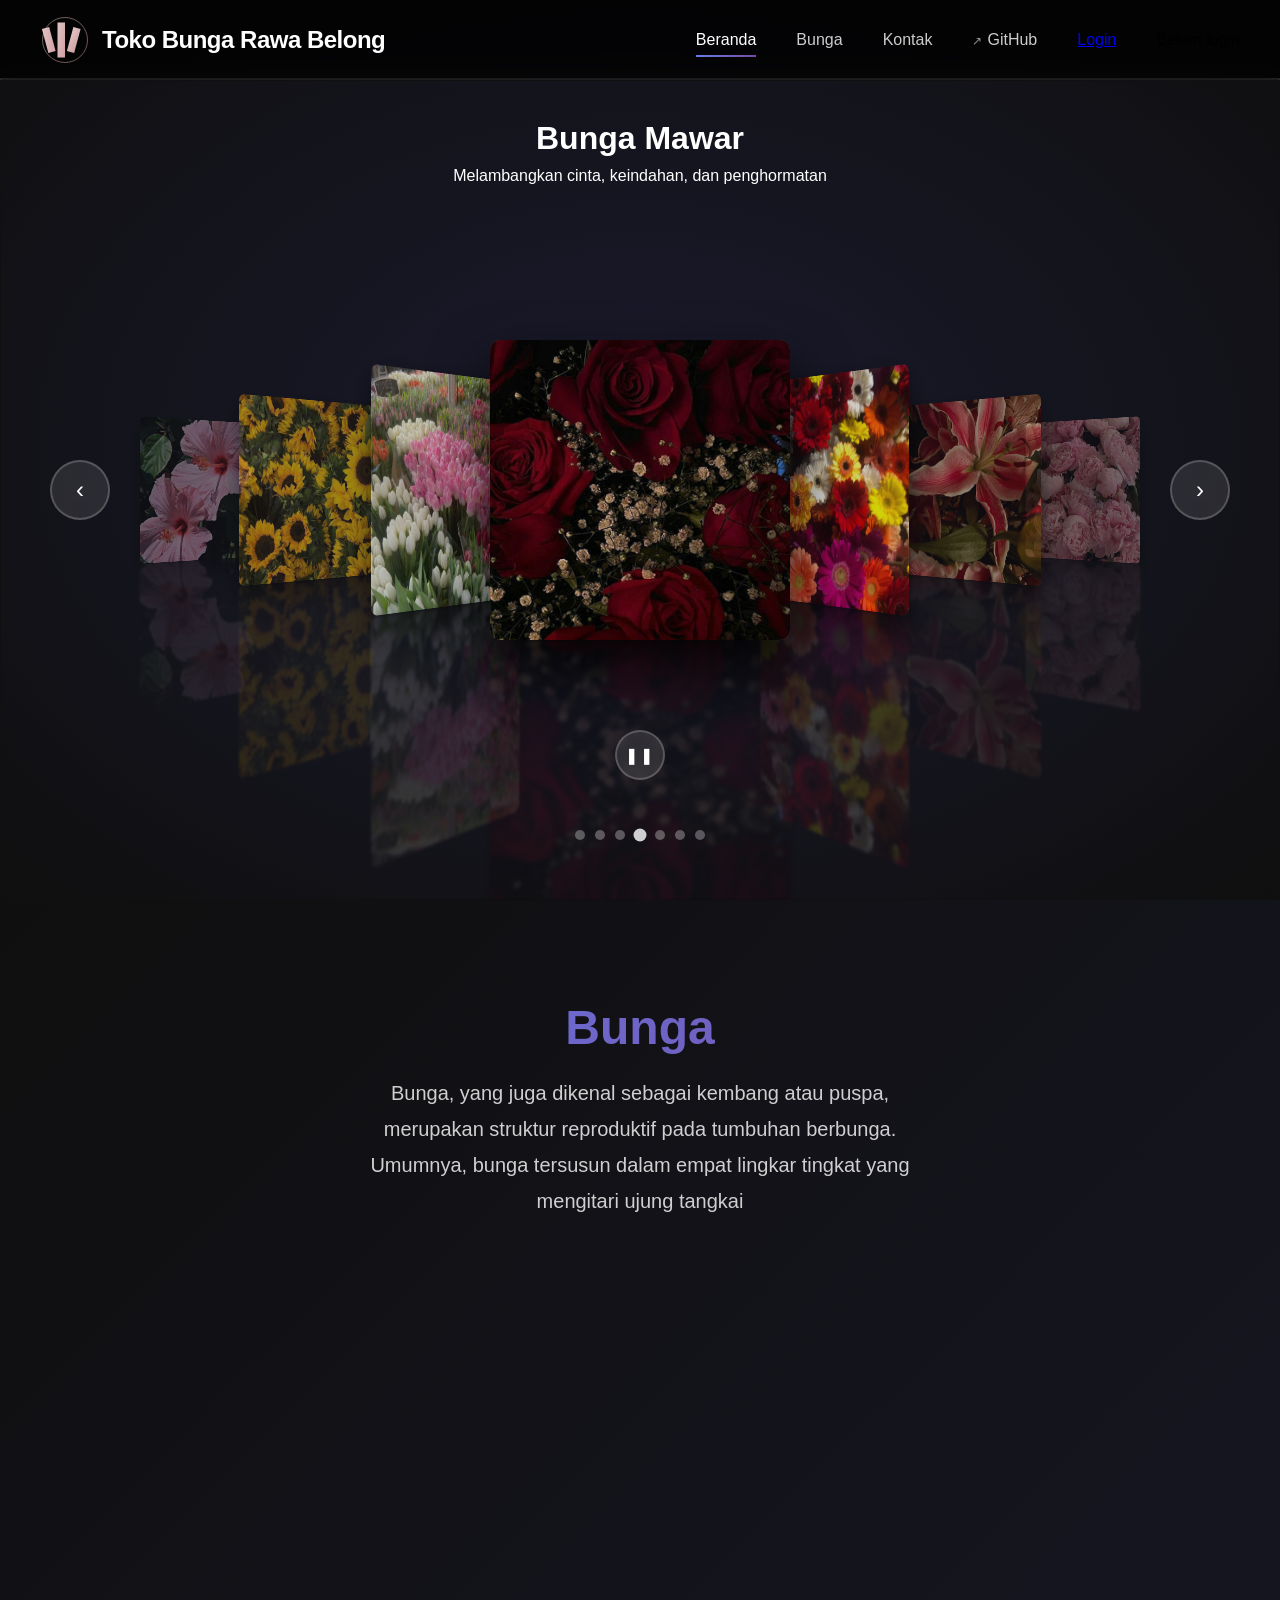
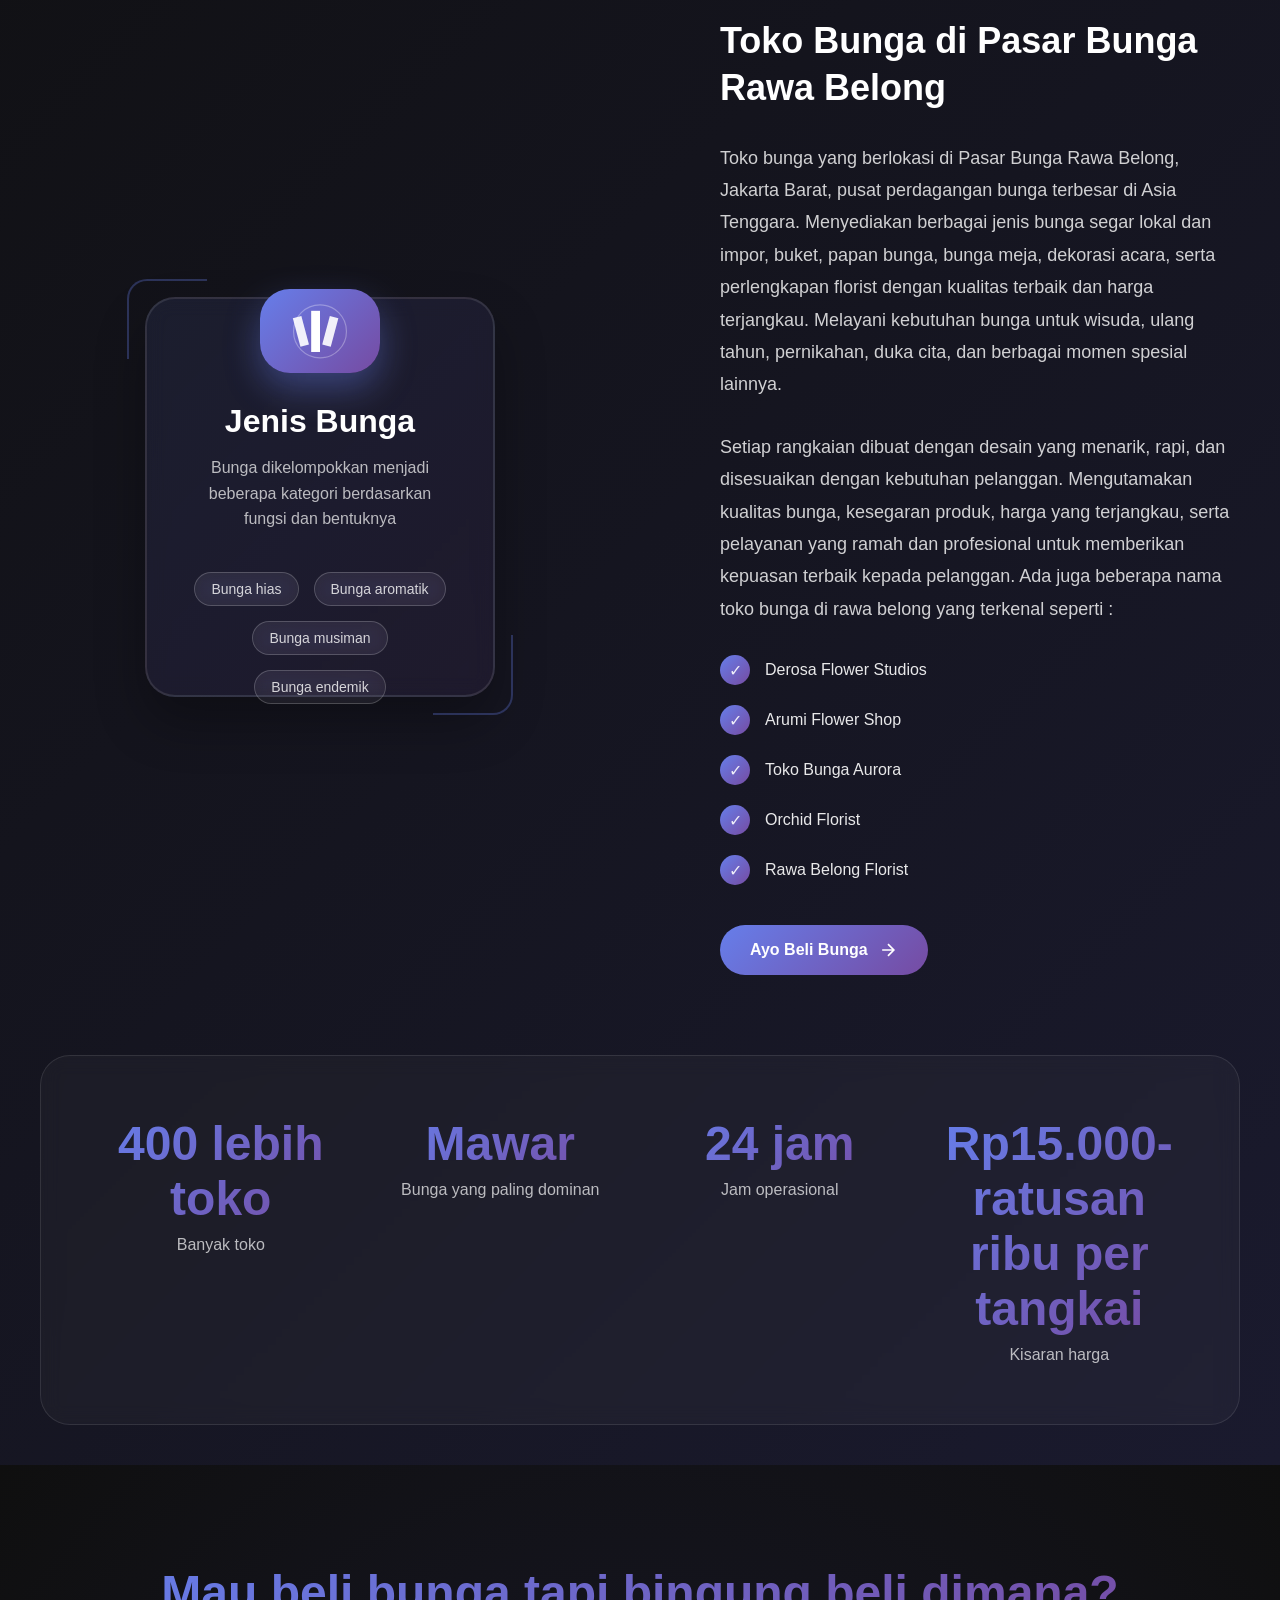
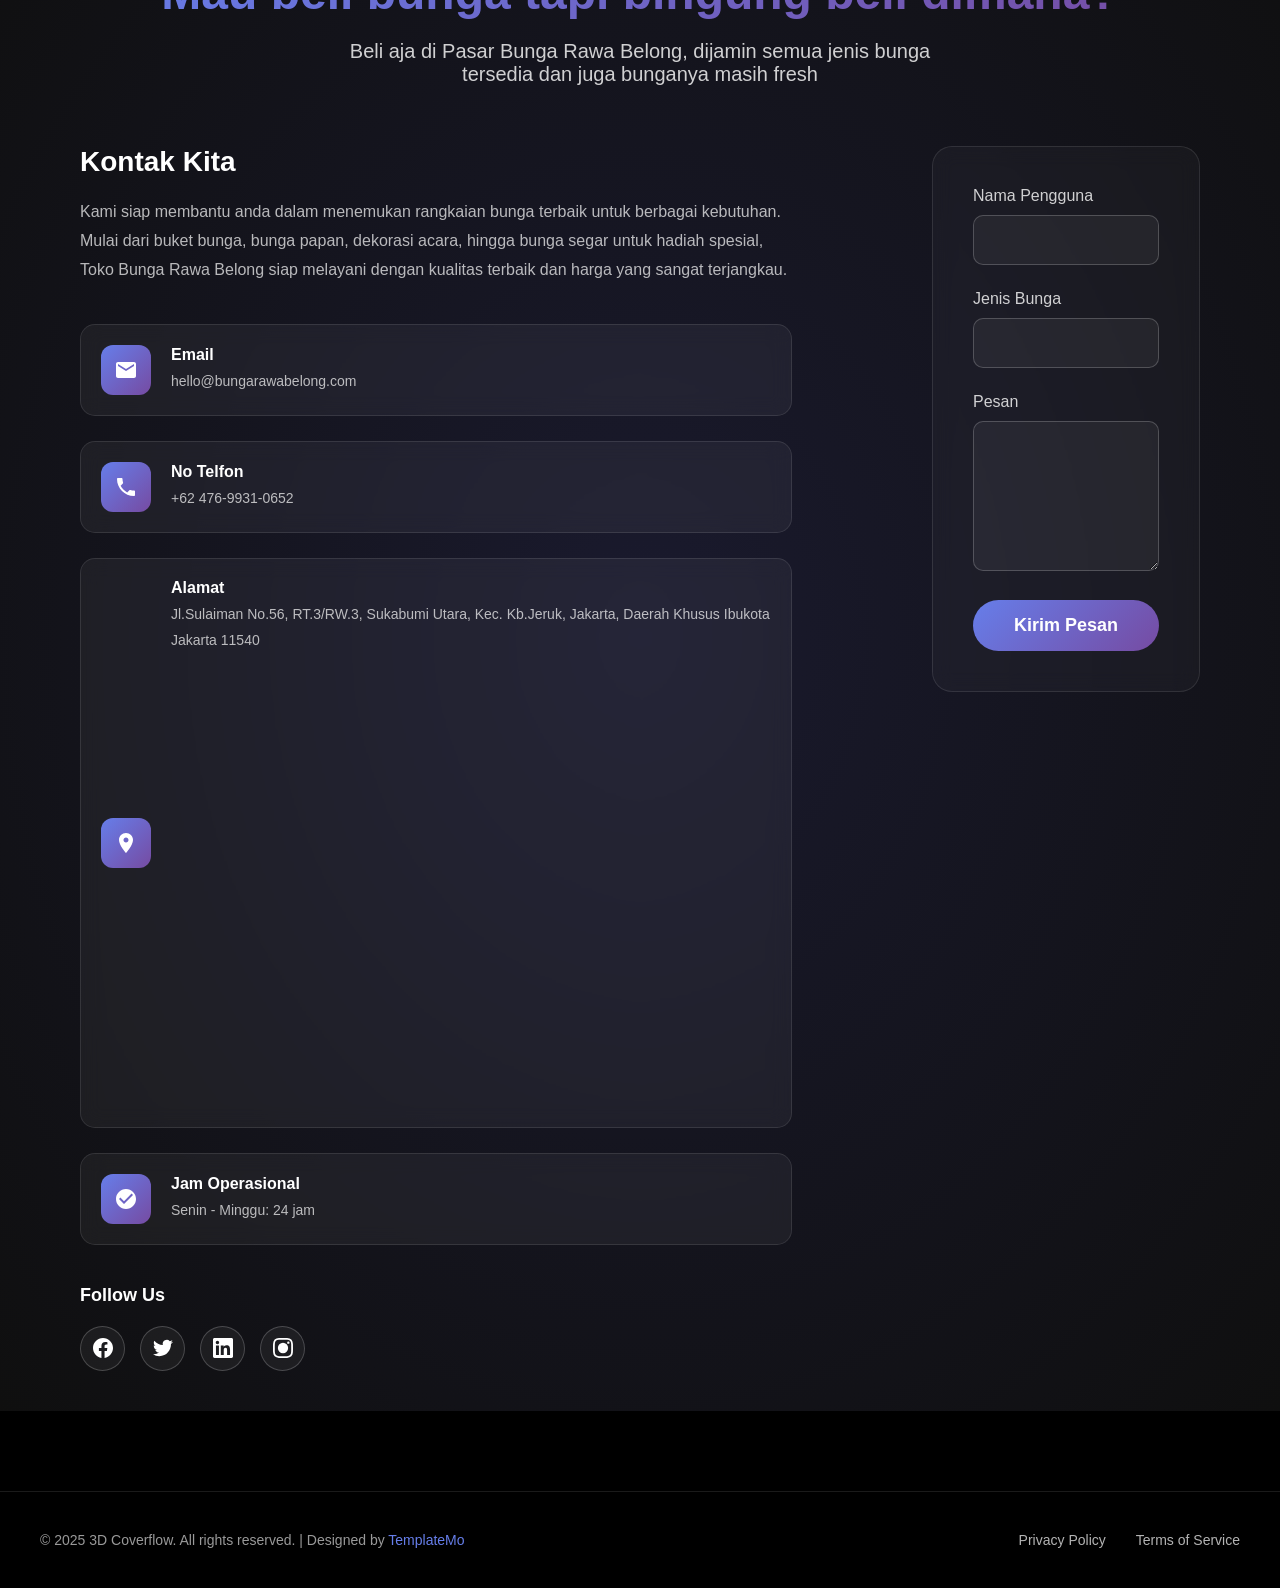
==== commit 57a2a4ba: "Update index.html" ====
--- a/index.html
+++ b/index.html
@@ -21,8 +21,8 @@
                 <svg viewBox="0 0 100 100" xmlns="http://www.w3.org/2000/svg">
                     <defs>
                         <linearGradient id="grad1" x1="0%" y1="0%" x2="100%" y2="100%">
-                            <stop offset="0%" style="stop-color:#667eea;stop-opacity:1" />
-                            <stop offset="100%" style="stop-color:#764ba2;stop-opacity:1" />
+                            <stop offset="0%" style="stop-color:#E0C5C4;stop-opacity:1" />
+                            <stop offset="100%" style="stop-color:#D0A0A3;stop-opacity:1" />
                         </linearGradient>
                     </defs>
                     <rect x="10" y="25" width="15" height="50" fill="url(#grad1)" transform="rotate(-15 17.5 50)" />
@@ -35,9 +35,9 @@
         </a>
         
         <nav class="main-menu" id="mainMenu">
-            <a href="#home" class="menu-item active">Home</a>
-            <a href="#about" class="menu-item">About</a>
-            <a href="#contact" class="menu-item">Contact</a>
+            <a href="#home" class="menu-item active">Beranda</a>
+            <a href="#about" class="menu-item">Bunga</a>
+            <a href="#contact" class="menu-item">Kontak</a>
             <a href="https://github.com" target="_blank" rel="noopener noreferrer" class="menu-item external">GitHub</a>
             <a href="login/index.html" class"nav.cta">Login</a>
             <p id="userInfo">Belum login</p>
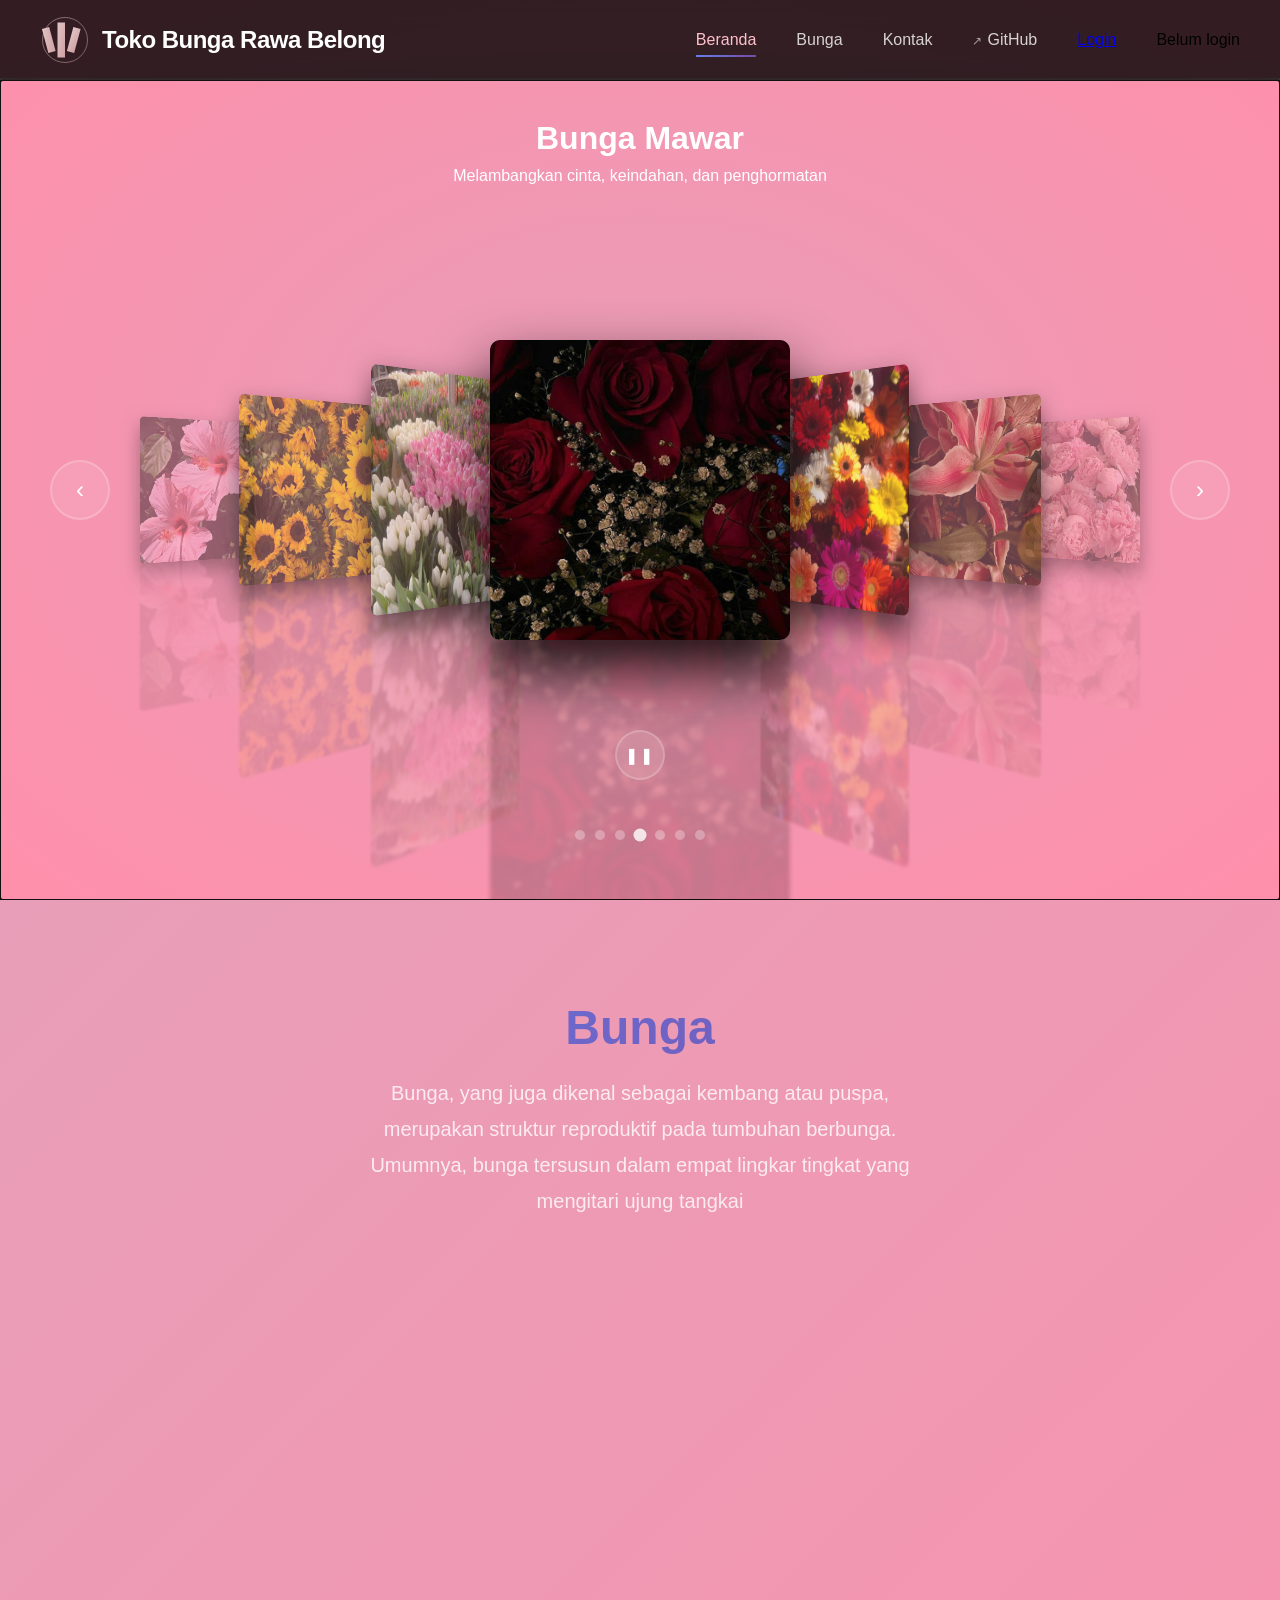
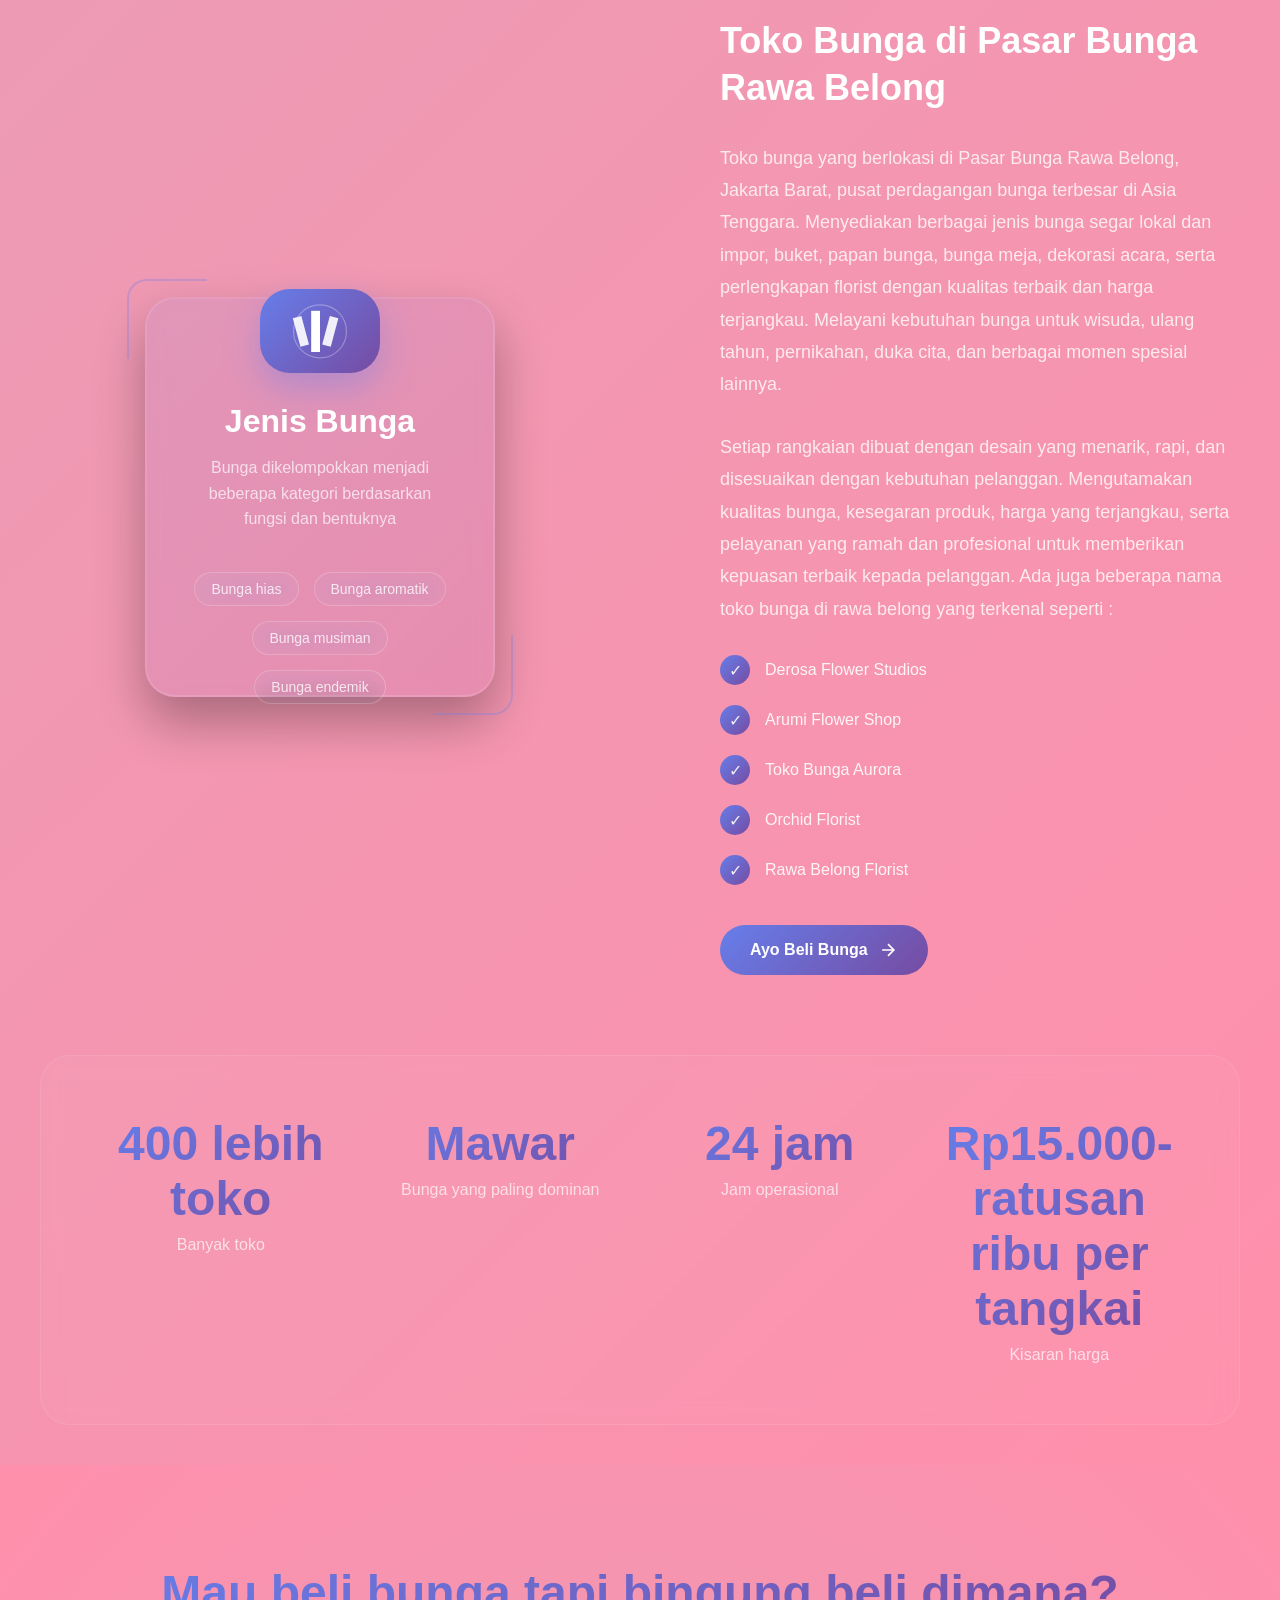
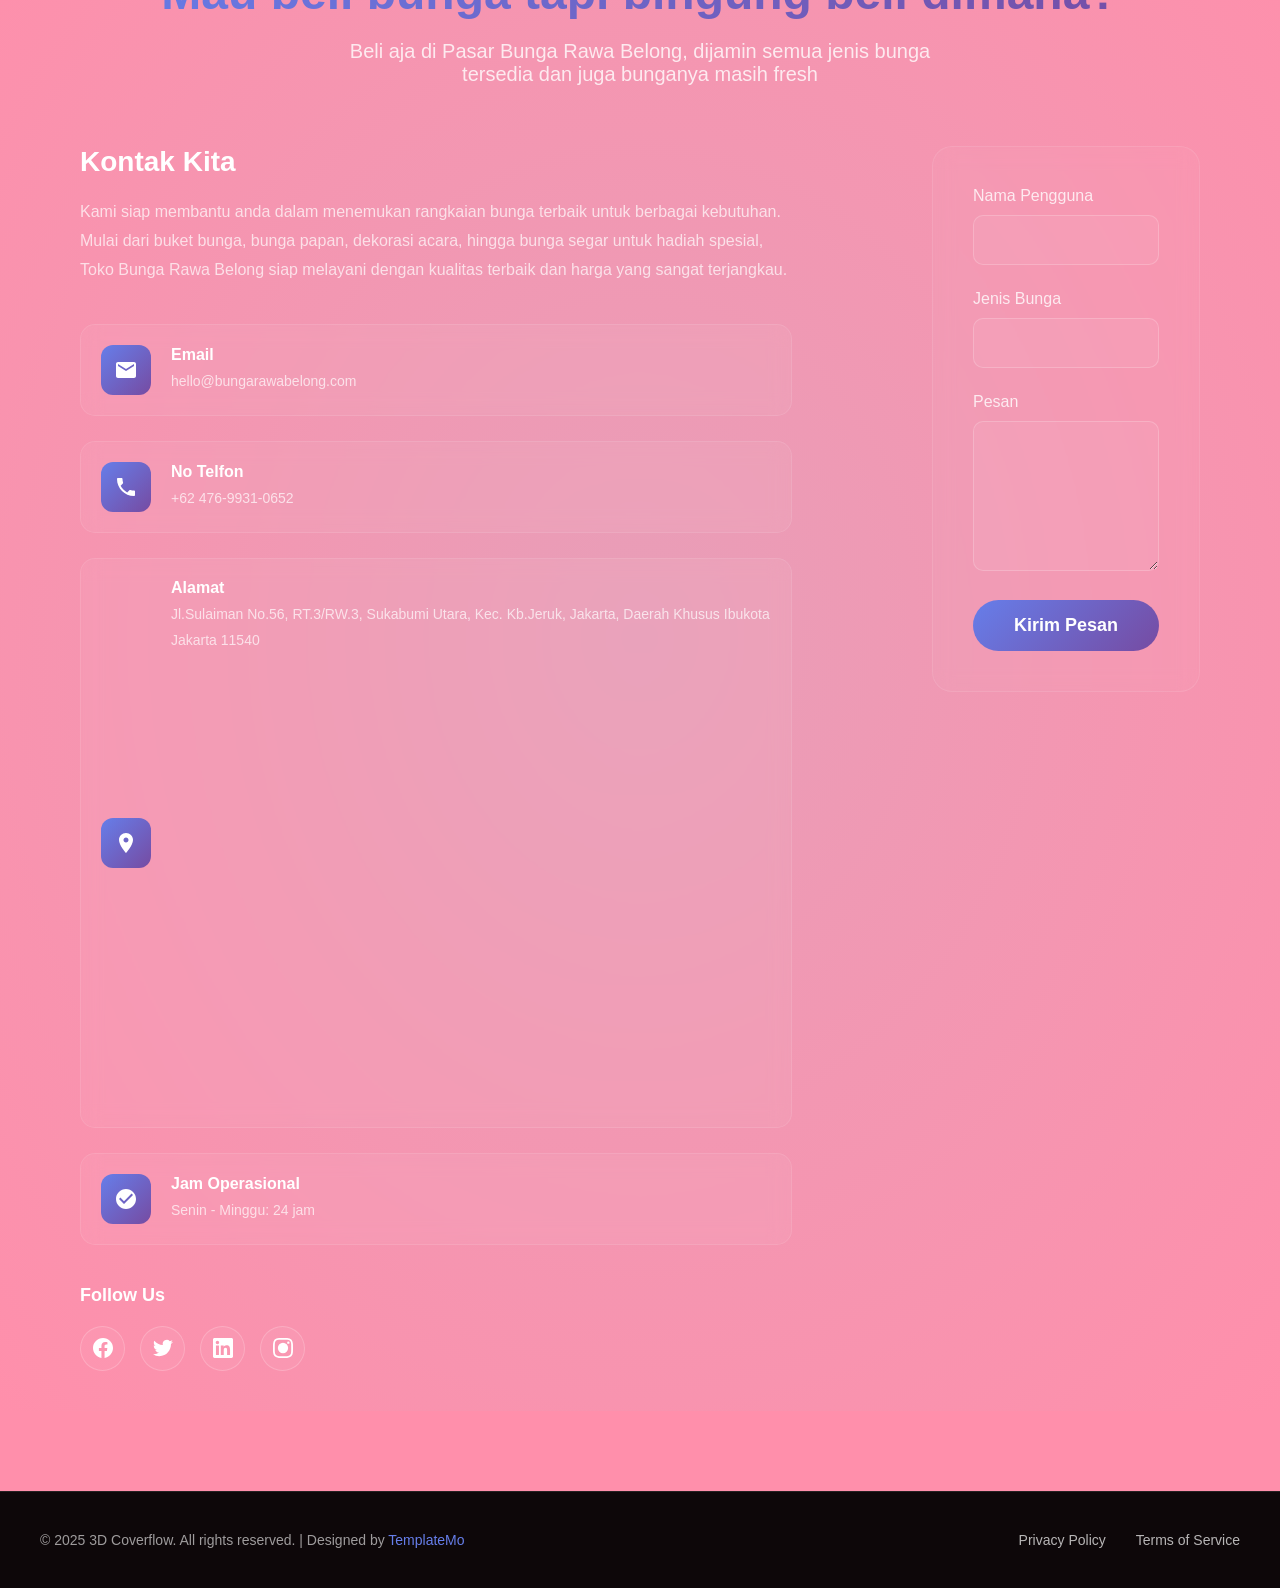
==== commit 482d9df8: "Update index.html" ====
--- a/index.html
+++ b/index.html
@@ -329,5 +329,6 @@
     </div>
 
 <script src="templatemo-3d-coverflow-scripts.js"></script>
+    <script src="login/js/welcome.js"></script>
 </body>
 </html>
--- a/templatemo-3d-coverflow.css
+++ b/templatemo-3d-coverflow.css
@@ -23,7 +23,7 @@
             font-family: -apple-system, BlinkMacSystemFont, 'Segoe UI', Roboto, Helvetica, Arial, sans-serif;
             overflow-x: hidden;
             position: relative;
-            background: #000;
+            background: #FF8FAB;
         }
 
         /* Sections */
@@ -36,15 +36,15 @@
         }
 
         #home {
-            background: radial-gradient(ellipse at center, #1a1a2e 0%, #0f0f0f 100%);
+            background: radial-gradient(ellipse at center, #E89EB8 0%, #FF8FAB 100%);
         }
 
         #about {
-            background: linear-gradient(135deg, #0f0f0f 0%, #1a1a2e 100%);
+            background: linear-gradient(135deg, #E89EB8 0%, #FF8FAB 100%);
         }
 
         #contact {
-            background: radial-gradient(ellipse at center, #1a1a2e 0%, #0f0f0f 100%);
+            background: radial-gradient(ellipse at center, #E89EB8 0%, #FF8FAB 100%);
         }
 
         /* Header Styles */
@@ -140,7 +140,7 @@
         }
 
         .menu-item.active {
-            color: white;
+            color: pink;
         }
 
         .menu-item.active::after {
@@ -1276,4 +1276,4 @@
                 font-size: 16px;
                 border-radius: 25px;
             }
-        }+        }
